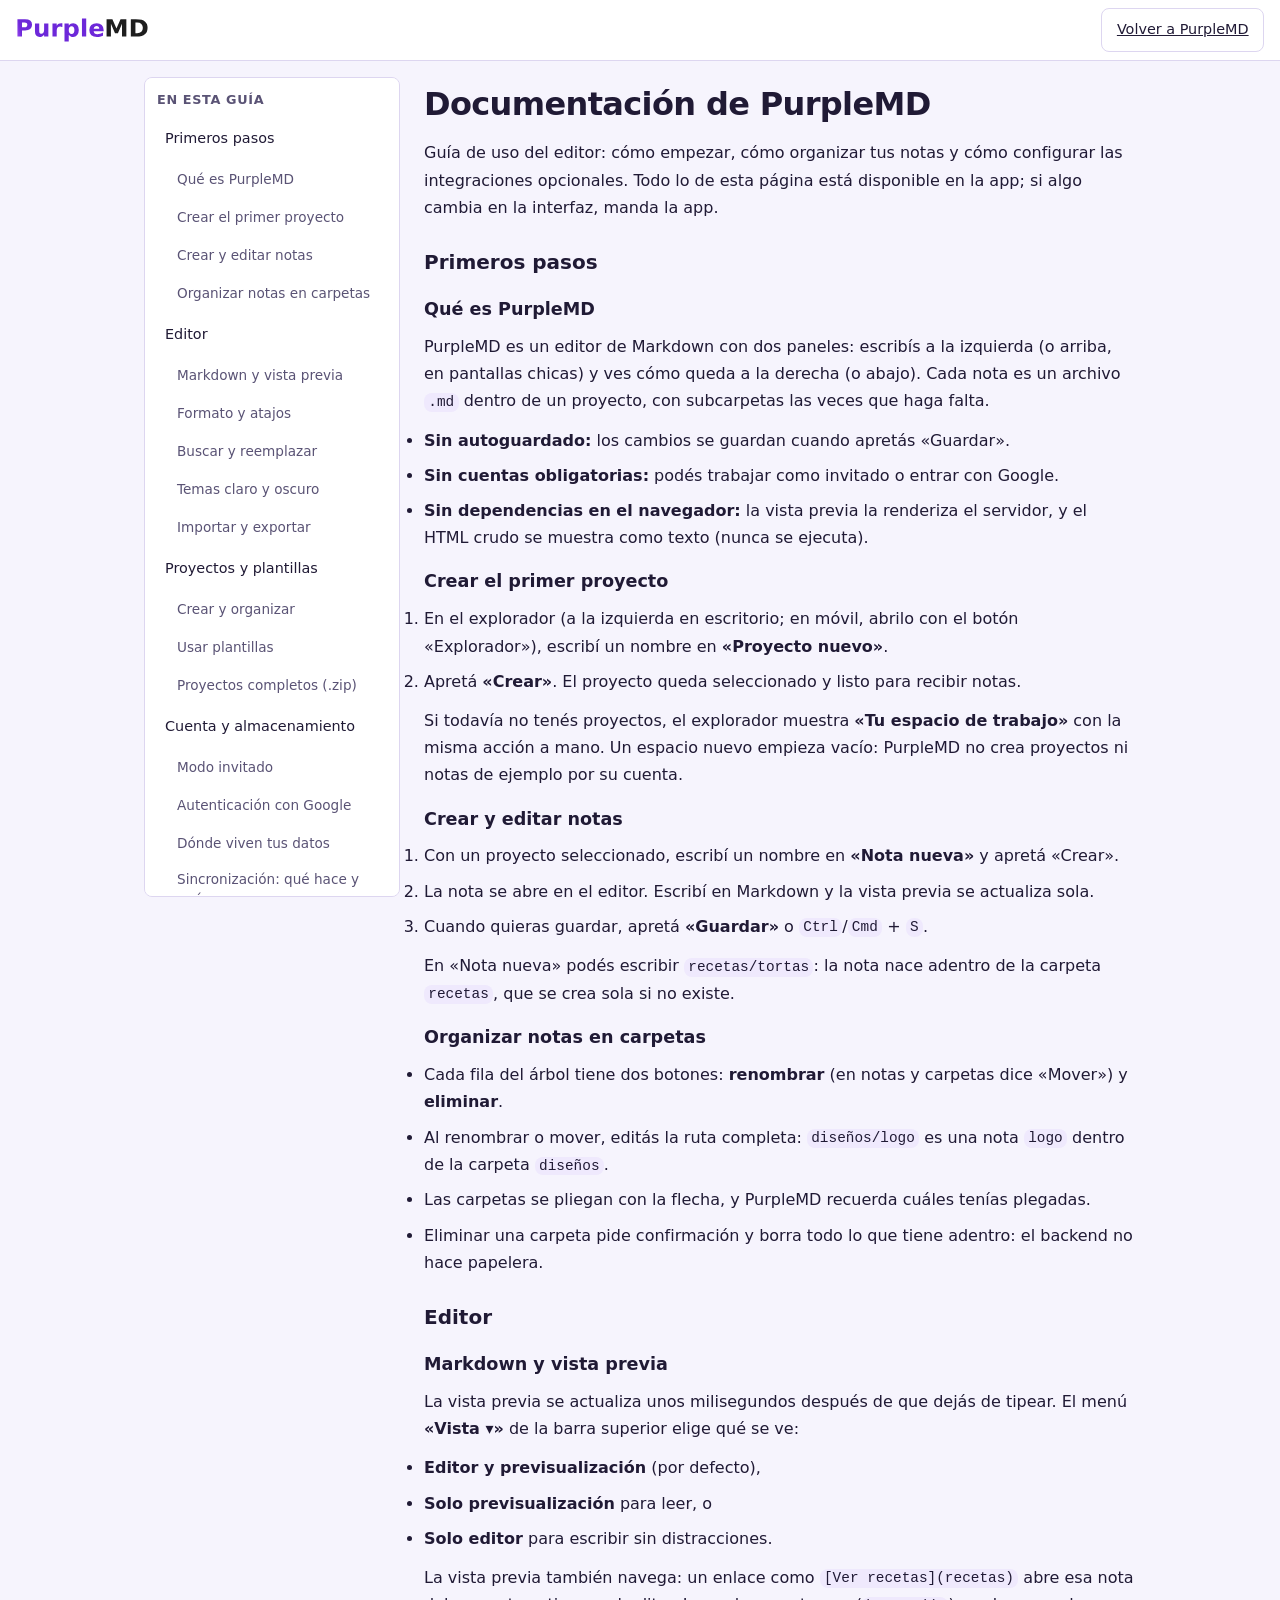
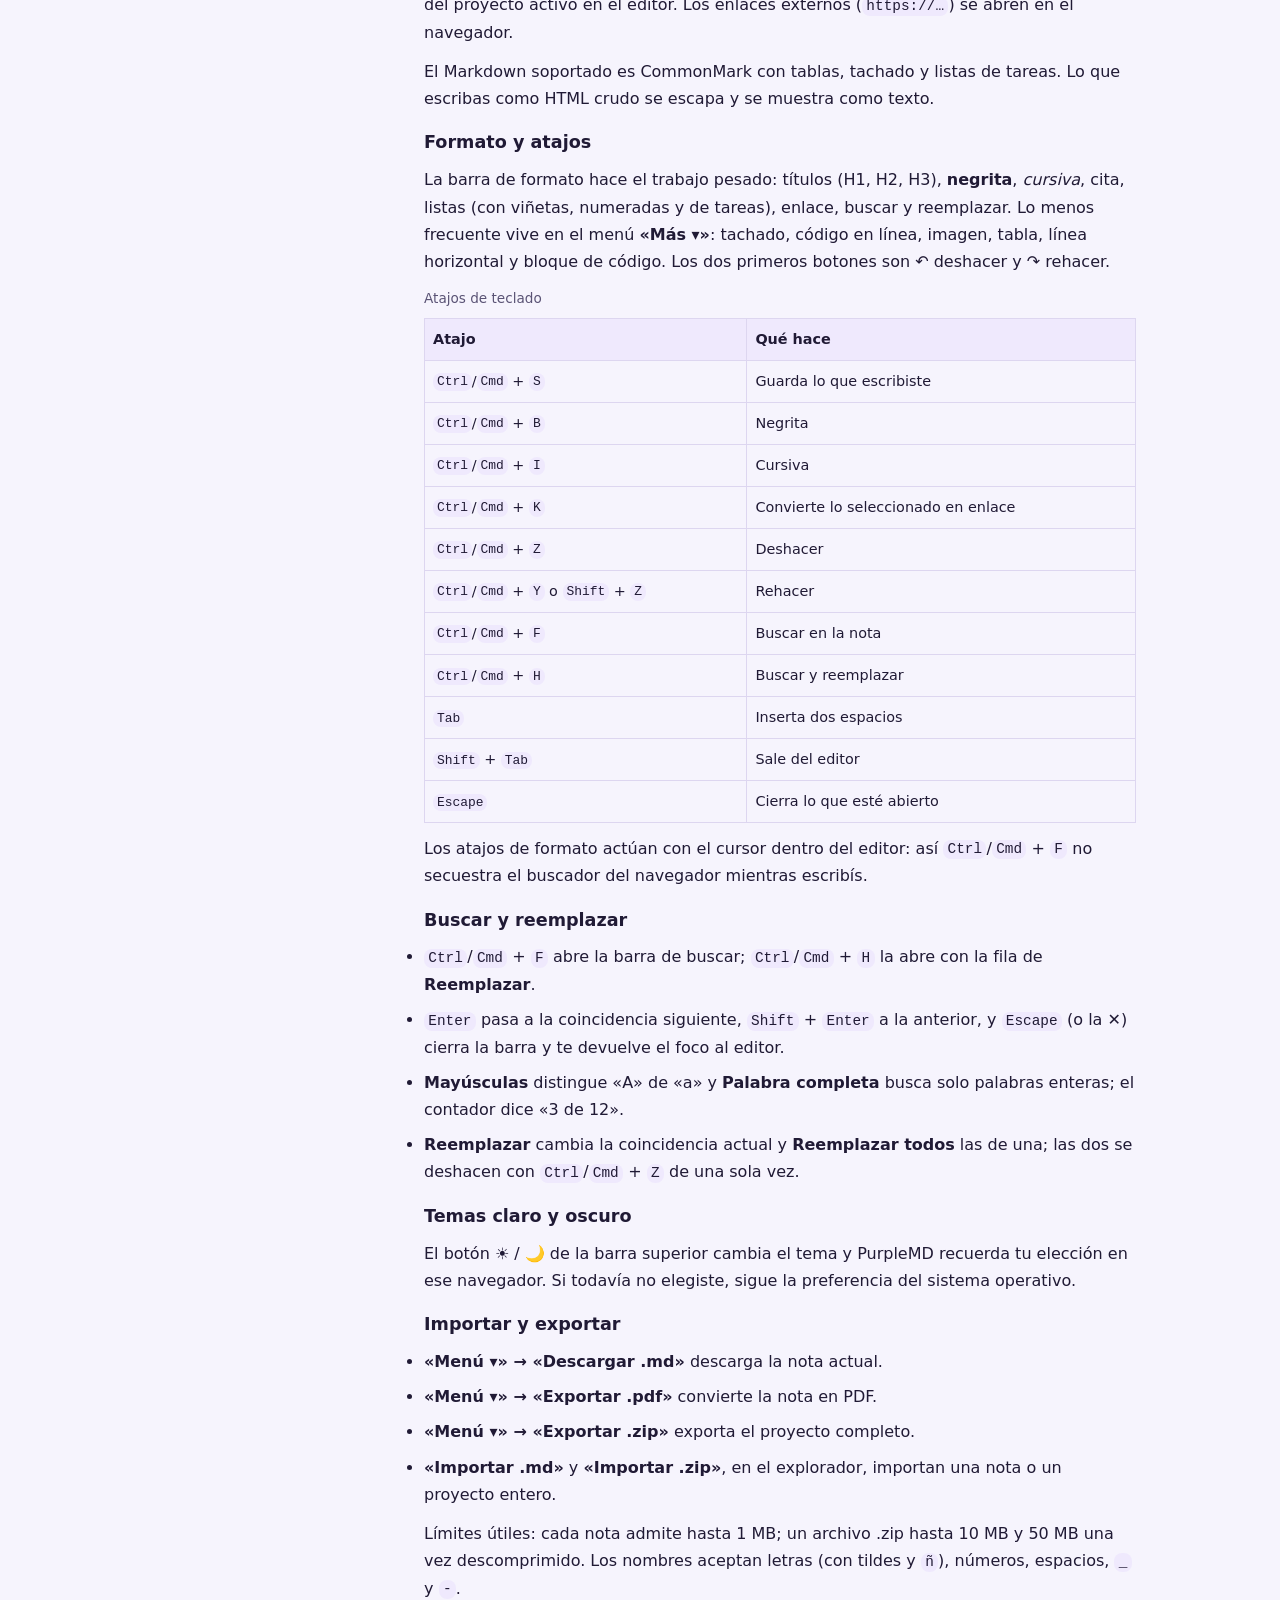
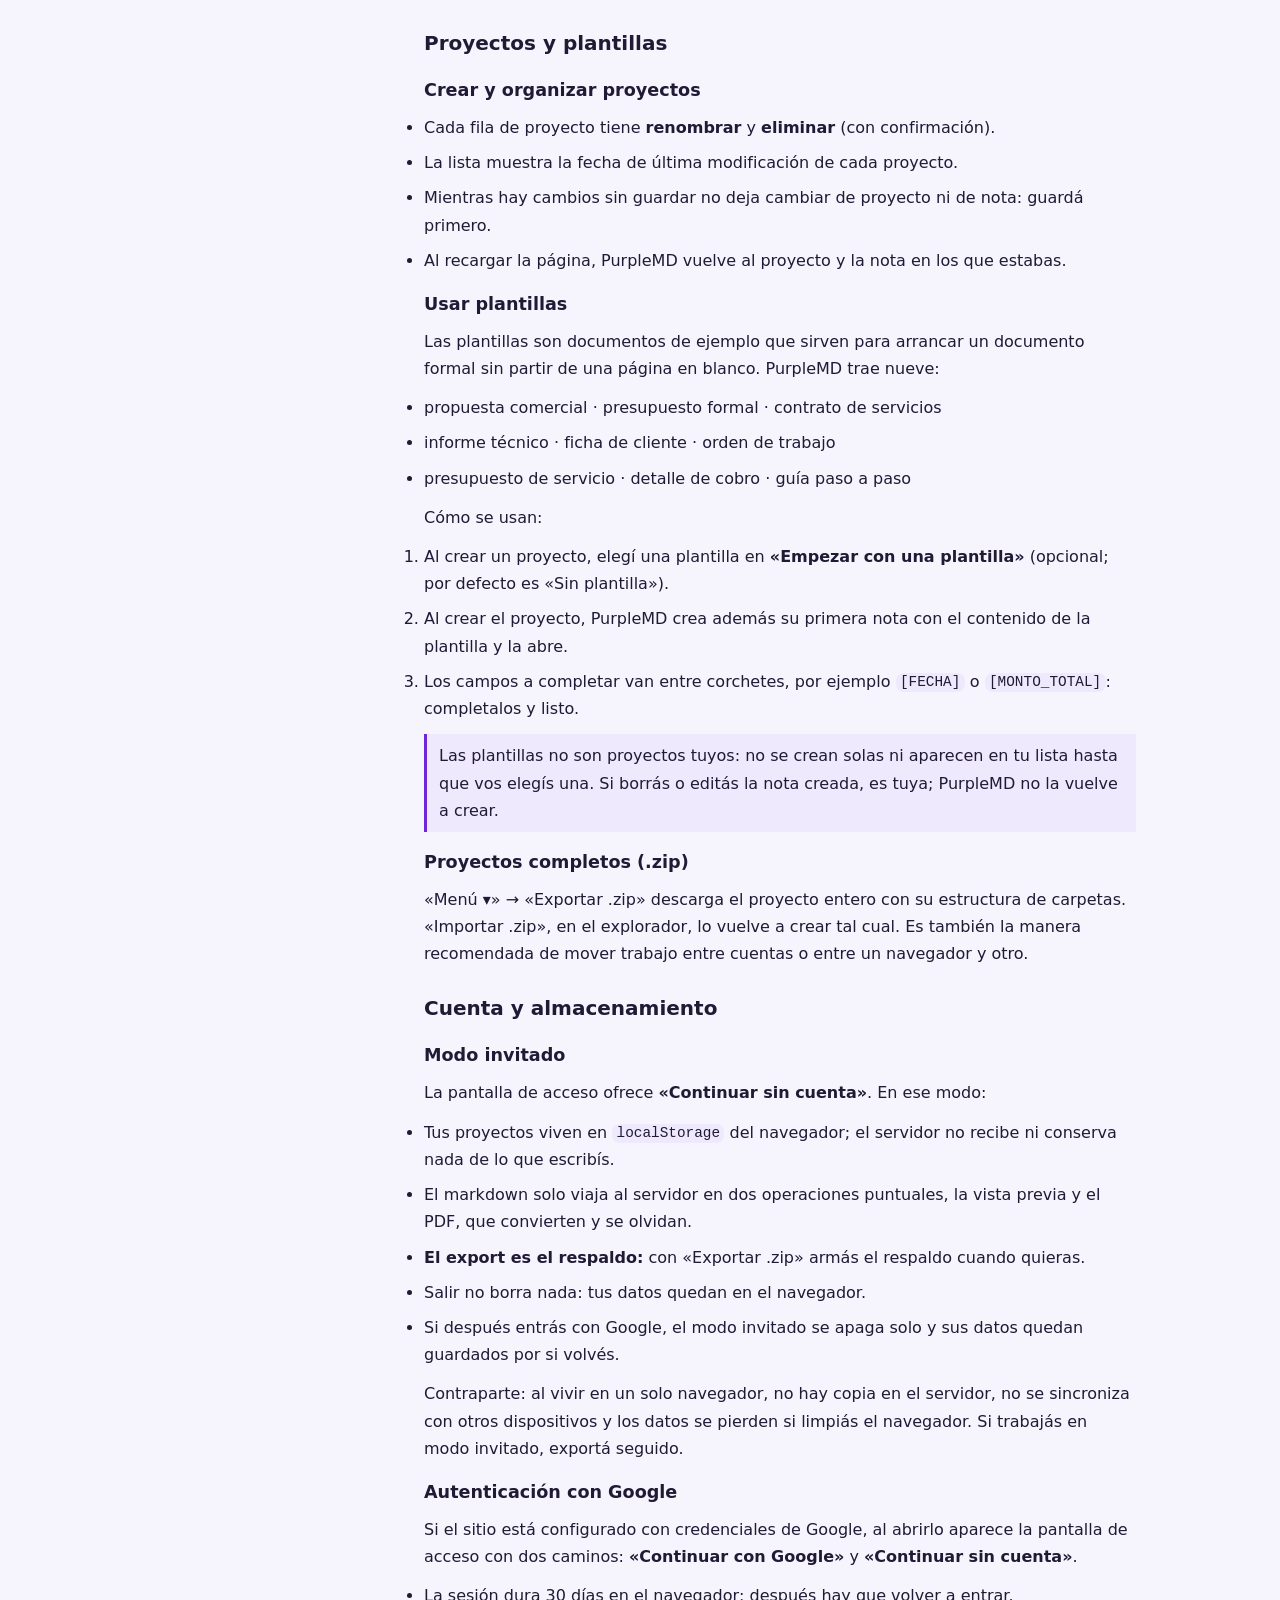
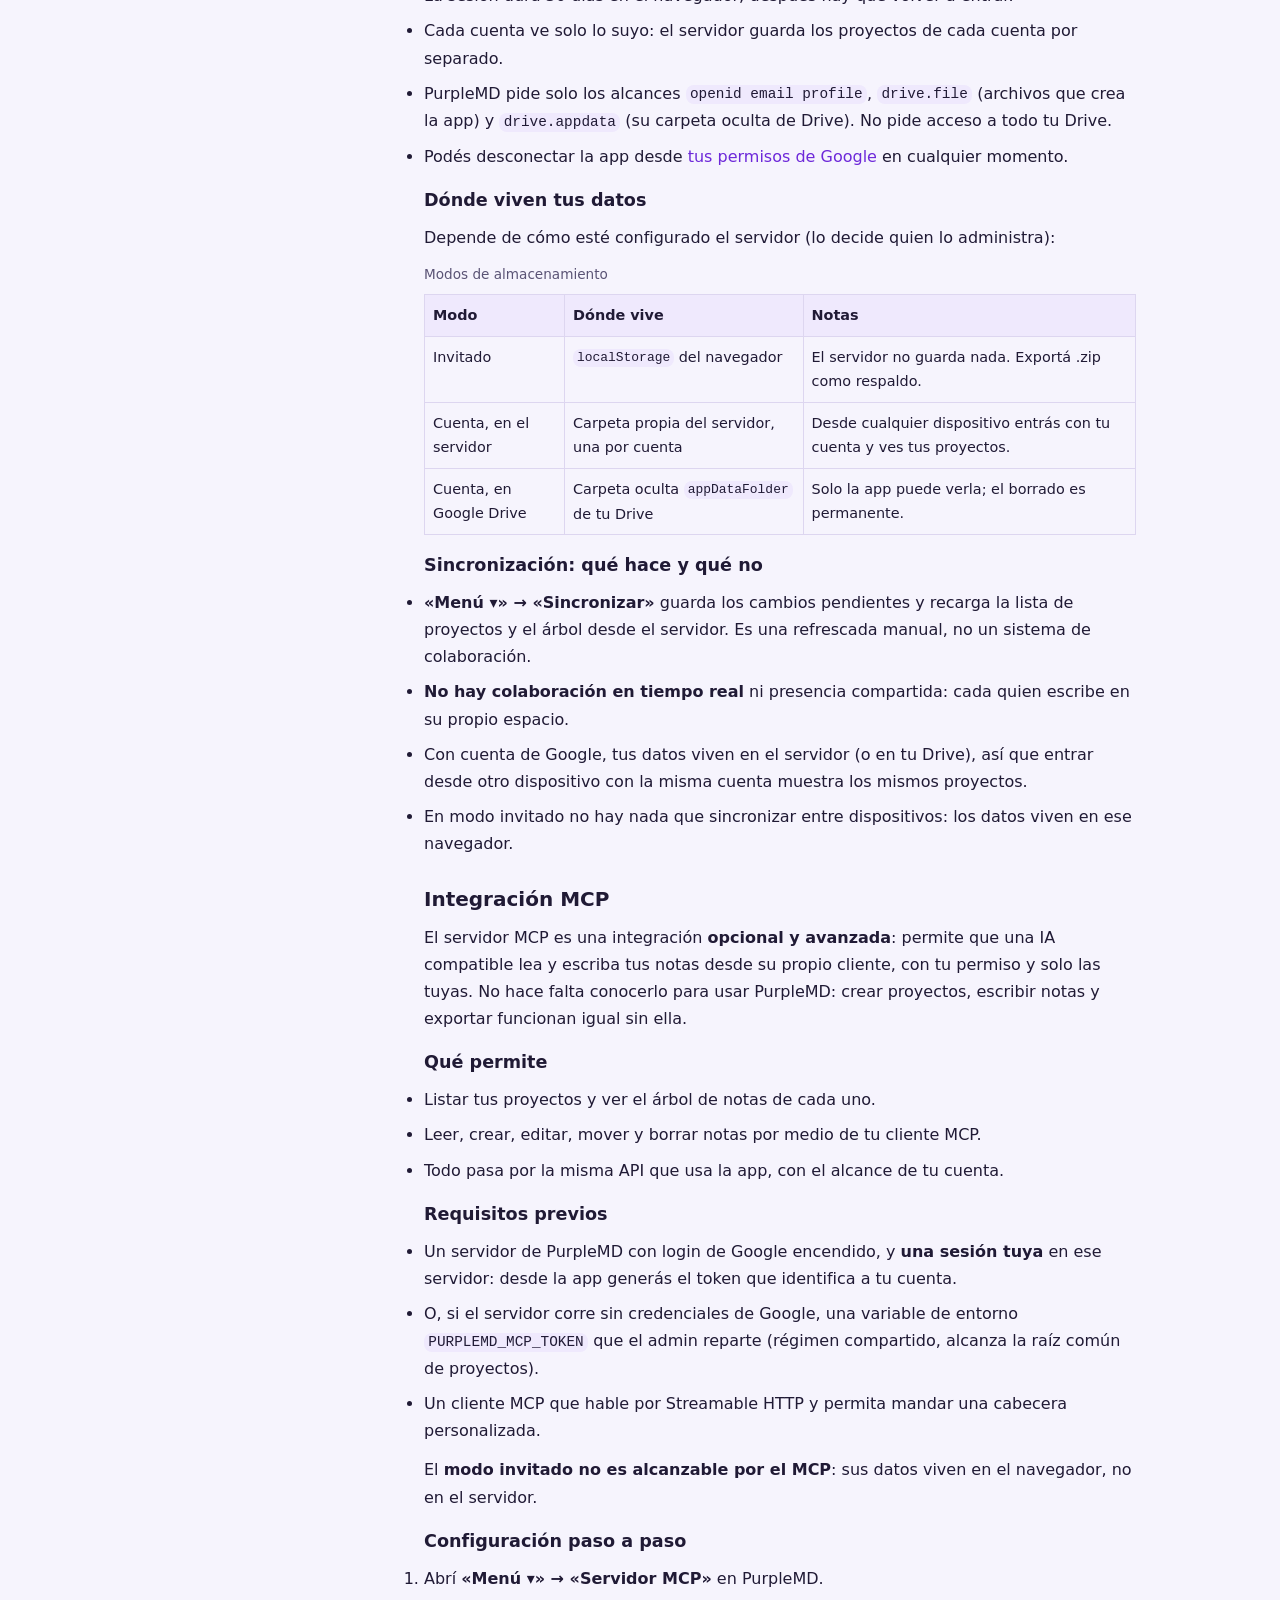
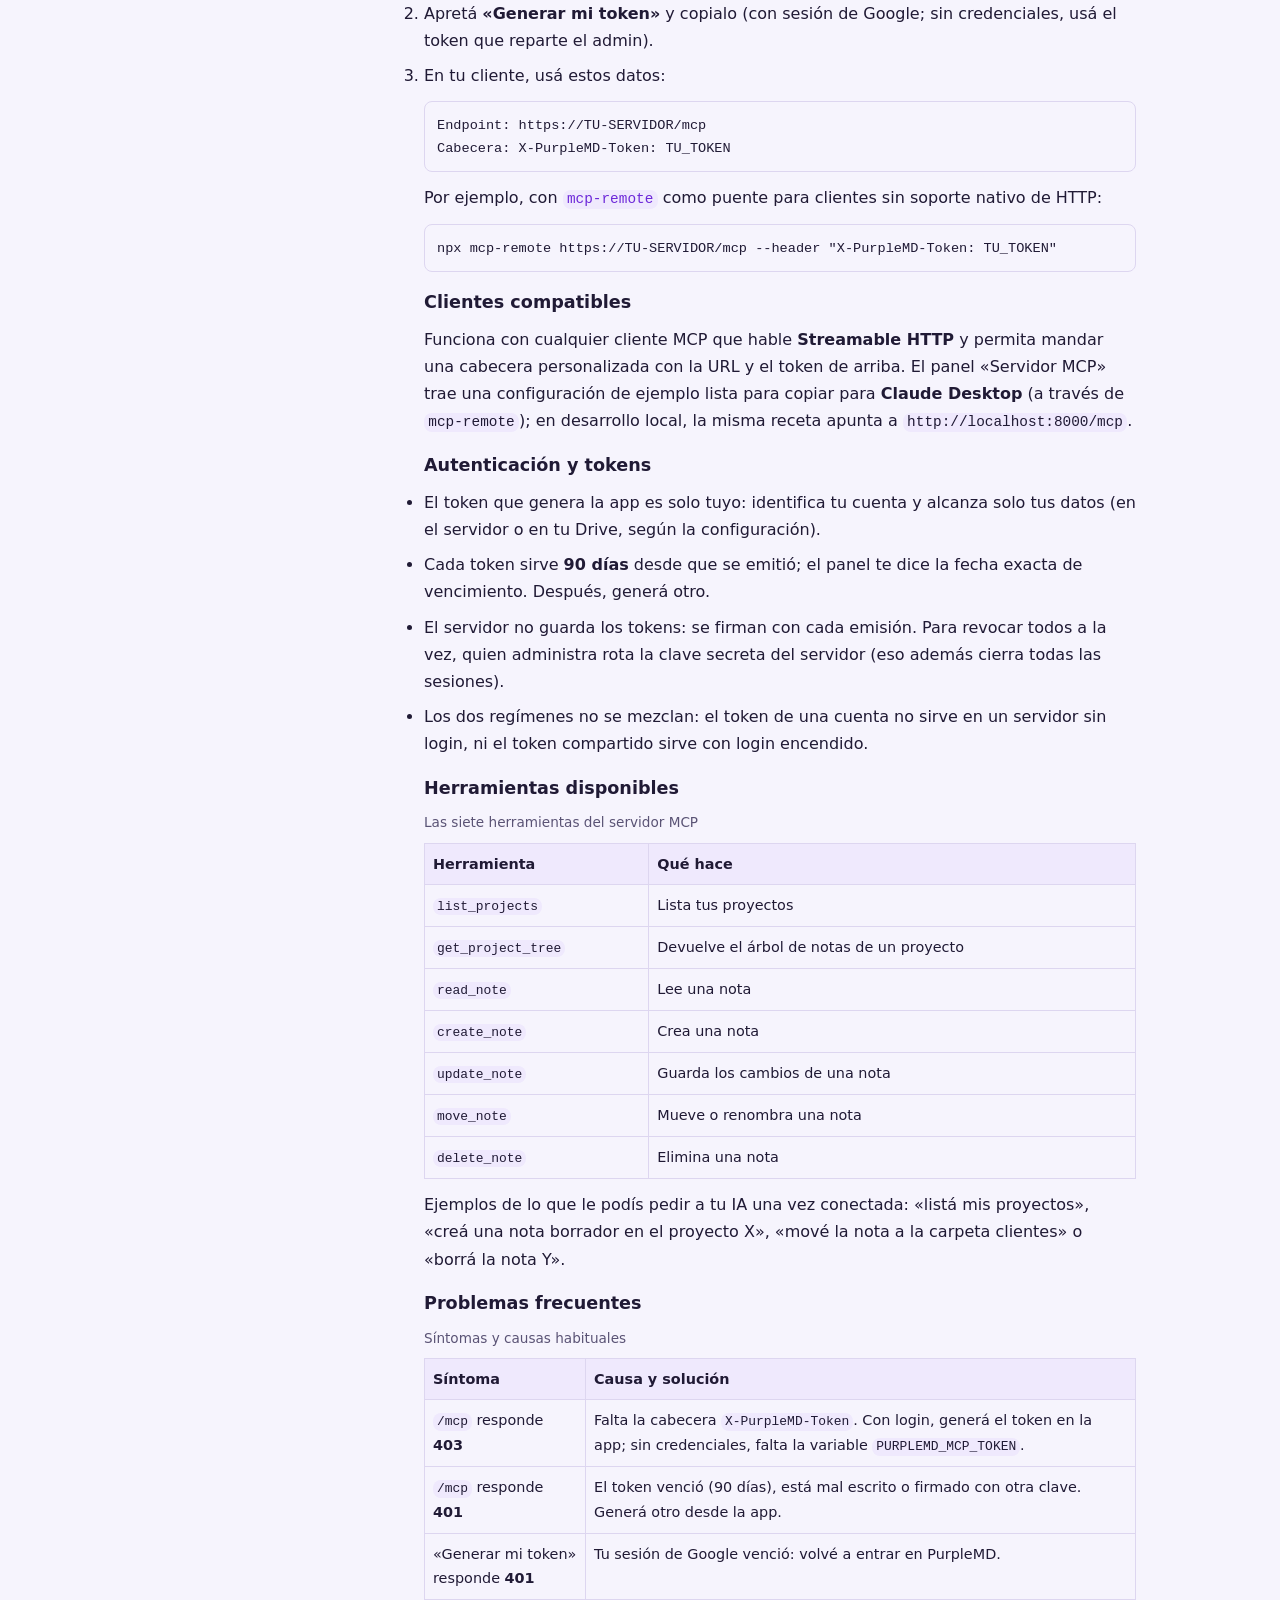
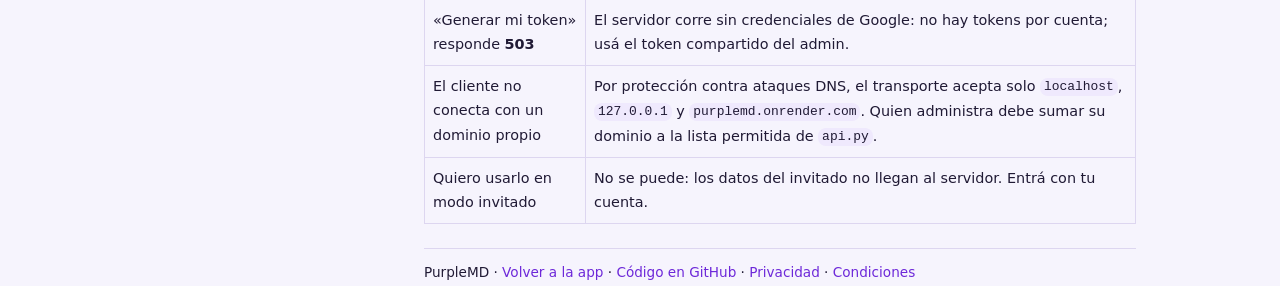
==== static/wiki/index.html @ 778911be "feat: rediseñar el flujo de trabajo" ====
<!DOCTYPE html>
<html lang="es">
<head>
  <meta charset="utf-8">
  <meta name="viewport" content="width=device-width, initial-scale=1">
  <meta name="description" content="Documentación de PurpleMD: primeros pasos del editor, proyectos y plantillas, cuenta y almacenamiento, y configuración del servidor MCP.">
  <title>Documentación - PurpleMD</title>
  <script src="/static/js/tema.js"></script>
  <link rel="stylesheet" href="/static/css/style.css">
</head>
<body class="wiki-page">
  <header class="topbar wiki-topbar">
    <a class="wiki-marca" href="/" aria-label="Volver a PurpleMD">
      <img class="marca-img marca-img-claro" src="/static/assets/wordmark.svg" alt="PurpleMD" width="131" height="26">
      <img class="marca-img marca-img-oscuro" src="/static/assets/wordmark-oscuro.svg" alt="PurpleMD" width="131" height="26">
    </a>
    <a class="btn" href="/">Volver a PurpleMD</a>
  </header>

  <div class="wiki-cuerpo">
    <nav class="wiki-nav" aria-label="Secciones de la documentación">
      <h2 class="wiki-nav-titulo">En esta guía</h2>
      <ul>
        <li><a href="#primeros-pasos">Primeros pasos</a>
          <ul>
            <li><a href="#que-es">Qué es PurpleMD</a></li>
            <li><a href="#crear-proyecto">Crear el primer proyecto</a></li>
            <li><a href="#crear-notas">Crear y editar notas</a></li>
            <li><a href="#carpetas">Organizar notas en carpetas</a></li>
          </ul>
        </li>
        <li><a href="#editor">Editor</a>
          <ul>
            <li><a href="#vista-previa">Markdown y vista previa</a></li>
            <li><a href="#atajos">Formato y atajos</a></li>
            <li><a href="#buscar">Buscar y reemplazar</a></li>
            <li><a href="#temas">Temas claro y oscuro</a></li>
            <li><a href="#exportar">Importar y exportar</a></li>
          </ul>
        </li>
        <li><a href="#proyectos">Proyectos y plantillas</a>
          <ul>
            <li><a href="#organizar-proyectos">Crear y organizar</a></li>
            <li><a href="#plantillas">Usar plantillas</a></li>
            <li><a href="#zip">Proyectos completos (.zip)</a></li>
          </ul>
        </li>
        <li><a href="#cuenta">Cuenta y almacenamiento</a>
          <ul>
            <li><a href="#invitado">Modo invitado</a></li>
            <li><a href="#google">Autenticación con Google</a></li>
            <li><a href="#almacenamiento">Dónde viven tus datos</a></li>
            <li><a href="#sincronizacion">Sincronización: qué hace y qué no</a></li>
          </ul>
        </li>
        <li><a href="#mcp">Integración MCP</a>
          <ul>
            <li><a href="#mcp-que">Qué permite</a></li>
            <li><a href="#mcp-requisitos">Requisitos previos</a></li>
            <li><a href="#mcp-configuracion">Configuración paso a paso</a></li>
            <li><a href="#mcp-clientes">Clientes compatibles</a></li>
            <li><a href="#mcp-tokens">Autenticación y tokens</a></li>
            <li><a href="#mcp-herramientas">Herramientas disponibles</a></li>
            <li><a href="#mcp-problemas">Problemas frecuentes</a></li>
          </ul>
        </li>
      </ul>
    </nav>

    <main class="wiki-contenido legal-content">
      <h1>Documentación de PurpleMD</h1>
      <p>Guía de uso del editor: cómo empezar, cómo organizar tus notas y cómo configurar las integraciones opcionales. Todo lo de esta página está disponible en la app; si algo cambia en la interfaz, manda la app.</p>

      <!-- ============================================================ -->
      <h2 id="primeros-pasos">Primeros pasos</h2>

      <h3 id="que-es">Qué es PurpleMD</h3>
      <p>PurpleMD es un editor de Markdown con dos paneles: escribís a la izquierda (o arriba, en pantallas chicas) y ves cómo queda a la derecha (o abajo). Cada nota es un archivo <code>.md</code> dentro de un proyecto, con subcarpetas las veces que haga falta.</p>
      <ul>
        <li><strong>Sin autoguardado:</strong> los cambios se guardan cuando apretás «Guardar».</li>
        <li><strong>Sin cuentas obligatorias:</strong> podés trabajar como invitado o entrar con Google.</li>
        <li><strong>Sin dependencias en el navegador:</strong> la vista previa la renderiza el servidor, y el HTML crudo se muestra como texto (nunca se ejecuta).</li>
      </ul>

      <h3 id="crear-proyecto">Crear el primer proyecto</h3>
      <ol>
        <li>En el explorador (a la izquierda en escritorio; en móvil, abrilo con el botón «Explorador»), escribí un nombre en <strong>«Proyecto nuevo»</strong>.</li>
        <li>Apretá <strong>«Crear»</strong>. El proyecto queda seleccionado y listo para recibir notas.</li>
      </ol>
      <p>Si todavía no tenés proyectos, el explorador muestra <strong>«Tu espacio de trabajo»</strong> con la misma acción a mano. Un espacio nuevo empieza vacío: PurpleMD no crea proyectos ni notas de ejemplo por su cuenta.</p>

      <h3 id="crear-notas">Crear y editar notas</h3>
      <ol>
        <li>Con un proyecto seleccionado, escribí un nombre en <strong>«Nota nueva»</strong> y apretá «Crear».</li>
        <li>La nota se abre en el editor. Escribí en Markdown y la vista previa se actualiza sola.</li>
        <li>Cuando quieras guardar, apretá <strong>«Guardar»</strong> o <code>Ctrl</code>/<code>Cmd</code> + <code>S</code>.</li>
      </ol>
      <p>En «Nota nueva» podés escribir <code>recetas/tortas</code>: la nota nace adentro de la carpeta <code>recetas</code>, que se crea sola si no existe.</p>

      <h3 id="carpetas">Organizar notas en carpetas</h3>
      <ul>
        <li>Cada fila del árbol tiene dos botones: <strong>renombrar</strong> (en notas y carpetas dice «Mover») y <strong>eliminar</strong>.</li>
        <li>Al renombrar o mover, editás la ruta completa: <code>diseños/logo</code> es una nota <code>logo</code> dentro de la carpeta <code>diseños</code>.</li>
        <li>Las carpetas se pliegan con la flecha, y PurpleMD recuerda cuáles tenías plegadas.</li>
        <li>Eliminar una carpeta pide confirmación y borra todo lo que tiene adentro: el backend no hace papelera.</li>
      </ul>

      <!-- ============================================================ -->
      <h2 id="editor">Editor</h2>

      <h3 id="vista-previa">Markdown y vista previa</h3>
      <p>La vista previa se actualiza unos milisegundos después de que dejás de tipear. El menú <strong>«Vista ▾»</strong> de la barra superior elige qué se ve:</p>
      <ul>
        <li><strong>Editor y previsualización</strong> (por defecto),</li>
        <li><strong>Solo previsualización</strong> para leer, o</li>
        <li><strong>Solo editor</strong> para escribir sin distracciones.</li>
      </ul>
      <p>La vista previa también navega: un enlace como <code>[Ver recetas](recetas)</code> abre esa nota del proyecto activo en el editor. Los enlaces externos (<code>https://…</code>) se abren en el navegador.</p>
      <p>El Markdown soportado es CommonMark con tablas, tachado y listas de tareas. Lo que escribas como HTML crudo se escapa y se muestra como texto.</p>

      <h3 id="atajos">Formato y atajos</h3>
      <p>La barra de formato hace el trabajo pesado: títulos (H1, H2, H3), <strong>negrita</strong>, <em>cursiva</em>, cita, listas (con viñetas, numeradas y de tareas), enlace, buscar y reemplazar. Lo menos frecuente vive en el menú <strong>«Más ▾»</strong>: tachado, código en línea, imagen, tabla, línea horizontal y bloque de código. Los dos primeros botones son ↶ deshacer y ↷ rehacer.</p>
      <table>
        <caption>Atajos de teclado</caption>
        <thead>
          <tr><th scope="col">Atajo</th><th scope="col">Qué hace</th></tr>
        </thead>
        <tbody>
          <tr><td><code>Ctrl</code>/<code>Cmd</code> + <code>S</code></td><td>Guarda lo que escribiste</td></tr>
          <tr><td><code>Ctrl</code>/<code>Cmd</code> + <code>B</code></td><td>Negrita</td></tr>
          <tr><td><code>Ctrl</code>/<code>Cmd</code> + <code>I</code></td><td>Cursiva</td></tr>
          <tr><td><code>Ctrl</code>/<code>Cmd</code> + <code>K</code></td><td>Convierte lo seleccionado en enlace</td></tr>
          <tr><td><code>Ctrl</code>/<code>Cmd</code> + <code>Z</code></td><td>Deshacer</td></tr>
          <tr><td><code>Ctrl</code>/<code>Cmd</code> + <code>Y</code> o <code>Shift</code> + <code>Z</code></td><td>Rehacer</td></tr>
          <tr><td><code>Ctrl</code>/<code>Cmd</code> + <code>F</code></td><td>Buscar en la nota</td></tr>
          <tr><td><code>Ctrl</code>/<code>Cmd</code> + <code>H</code></td><td>Buscar y reemplazar</td></tr>
          <tr><td><code>Tab</code></td><td>Inserta dos espacios</td></tr>
          <tr><td><code>Shift</code> + <code>Tab</code></td><td>Sale del editor</td></tr>
          <tr><td><code>Escape</code></td><td>Cierra lo que esté abierto</td></tr>
        </tbody>
      </table>
      <p>Los atajos de formato actúan con el cursor dentro del editor: así <code>Ctrl</code>/<code>Cmd</code> + <code>F</code> no secuestra el buscador del navegador mientras escribís.</p>

      <h3 id="buscar">Buscar y reemplazar</h3>
      <ul>
        <li><code>Ctrl</code>/<code>Cmd</code> + <code>F</code> abre la barra de buscar; <code>Ctrl</code>/<code>Cmd</code> + <code>H</code> la abre con la fila de <strong>Reemplazar</strong>.</li>
        <li><code>Enter</code> pasa a la coincidencia siguiente, <code>Shift</code> + <code>Enter</code> a la anterior, y <code>Escape</code> (o la ✕) cierra la barra y te devuelve el foco al editor.</li>
        <li><strong>Mayúsculas</strong> distingue «A» de «a» y <strong>Palabra completa</strong> busca solo palabras enteras; el contador dice «3 de 12».</li>
        <li><strong>Reemplazar</strong> cambia la coincidencia actual y <strong>Reemplazar todos</strong> las de una; las dos se deshacen con <code>Ctrl</code>/<code>Cmd</code> + <code>Z</code> de una sola vez.</li>
      </ul>

      <h3 id="temas">Temas claro y oscuro</h3>
      <p>El botón ☀ / 🌙 de la barra superior cambia el tema y PurpleMD recuerda tu elección en ese navegador. Si todavía no elegiste, sigue la preferencia del sistema operativo.</p>

      <h3 id="exportar">Importar y exportar</h3>
      <ul>
        <li><strong>«Menú ▾» → «Descargar .md»</strong> descarga la nota actual.</li>
        <li><strong>«Menú ▾» → «Exportar .pdf»</strong> convierte la nota en PDF.</li>
        <li><strong>«Menú ▾» → «Exportar .zip»</strong> exporta el proyecto completo.</li>
        <li><strong>«Importar .md»</strong> y <strong>«Importar .zip»</strong>, en el explorador, importan una nota o un proyecto entero.</li>
      </ul>
      <p>Límites útiles: cada nota admite hasta 1 MB; un archivo .zip hasta 10 MB y 50 MB una vez descomprimido. Los nombres aceptan letras (con tildes y <code>ñ</code>), números, espacios, <code>_</code> y <code>-</code>.</p>

      <!-- ============================================================ -->
      <h2 id="proyectos">Proyectos y plantillas</h2>

      <h3 id="organizar-proyectos">Crear y organizar proyectos</h3>
      <ul>
        <li>Cada fila de proyecto tiene <strong>renombrar</strong> y <strong>eliminar</strong> (con confirmación).</li>
        <li>La lista muestra la fecha de última modificación de cada proyecto.</li>
        <li>Mientras hay cambios sin guardar no deja cambiar de proyecto ni de nota: guardá primero.</li>
        <li>Al recargar la página, PurpleMD vuelve al proyecto y la nota en los que estabas.</li>
      </ul>

      <h3 id="plantillas">Usar plantillas</h3>
      <p>Las plantillas son documentos de ejemplo que sirven para arrancar un documento formal sin partir de una página en blanco. PurpleMD trae nueve:</p>
      <ul>
        <li>propuesta comercial · presupuesto formal · contrato de servicios</li>
        <li>informe técnico · ficha de cliente · orden de trabajo</li>
        <li>presupuesto de servicio · detalle de cobro · guía paso a paso</li>
      </ul>
      <p>Cómo se usan:</p>
      <ol>
        <li>Al crear un proyecto, elegí una plantilla en <strong>«Empezar con una plantilla»</strong> (opcional; por defecto es «Sin plantilla»).</li>
        <li>Al crear el proyecto, PurpleMD crea además su primera nota con el contenido de la plantilla y la abre.</li>
        <li>Los campos a completar van entre corchetes, por ejemplo <code>[FECHA]</code> o <code>[MONTO_TOTAL]</code>: completalos y listo.</li>
      </ol>
      <blockquote>
        <p>Las plantillas no son proyectos tuyos: no se crean solas ni aparecen en tu lista hasta que vos elegís una. Si borrás o editás la nota creada, es tuya; PurpleMD no la vuelve a crear.</p>
      </blockquote>

      <h3 id="zip">Proyectos completos (.zip)</h3>
      <p>«Menú ▾» → «Exportar .zip» descarga el proyecto entero con su estructura de carpetas. «Importar .zip», en el explorador, lo vuelve a crear tal cual. Es también la manera recomendada de mover trabajo entre cuentas o entre un navegador y otro.</p>

      <!-- ============================================================ -->
      <h2 id="cuenta">Cuenta y almacenamiento</h2>

      <h3 id="invitado">Modo invitado</h3>
      <p>La pantalla de acceso ofrece <strong>«Continuar sin cuenta»</strong>. En ese modo:</p>
      <ul>
        <li>Tus proyectos viven en <code>localStorage</code> del navegador; el servidor no recibe ni conserva nada de lo que escribís.</li>
        <li>El markdown solo viaja al servidor en dos operaciones puntuales, la vista previa y el PDF, que convierten y se olvidan.</li>
        <li><strong>El export es el respaldo:</strong> con «Exportar .zip» armás el respaldo cuando quieras.</li>
        <li>Salir no borra nada: tus datos quedan en el navegador.</li>
        <li>Si después entrás con Google, el modo invitado se apaga solo y sus datos quedan guardados por si volvés.</li>
      </ul>
      <p>Contraparte: al vivir en un solo navegador, no hay copia en el servidor, no se sincroniza con otros dispositivos y los datos se pierden si limpiás el navegador. Si trabajás en modo invitado, exportá seguido.</p>

      <h3 id="google">Autenticación con Google</h3>
      <p>Si el sitio está configurado con credenciales de Google, al abrirlo aparece la pantalla de acceso con dos caminos: <strong>«Continuar con Google»</strong> y <strong>«Continuar sin cuenta»</strong>.</p>
      <ul>
        <li>La sesión dura 30 días en el navegador; después hay que volver a entrar.</li>
        <li>Cada cuenta ve solo lo suyo: el servidor guarda los proyectos de cada cuenta por separado.</li>
        <li>PurpleMD pide solo los alcances <code>openid email profile</code>, <code>drive.file</code> (archivos que crea la app) y <code>drive.appdata</code> (su carpeta oculta de Drive). No pide acceso a todo tu Drive.</li>
        <li>Podés desconectar la app desde <a href="https://myaccount.google.com/permissions">tus permisos de Google</a> en cualquier momento.</li>
      </ul>

      <h3 id="almacenamiento">Dónde viven tus datos</h3>
      <p>Depende de cómo esté configurado el servidor (lo decide quien lo administra):</p>
      <table>
        <caption>Modos de almacenamiento</caption>
        <thead>
          <tr><th scope="col">Modo</th><th scope="col">Dónde vive</th><th scope="col">Notas</th></tr>
        </thead>
        <tbody>
          <tr>
            <td>Invitado</td>
            <td><code>localStorage</code> del navegador</td>
            <td>El servidor no guarda nada. Exportá .zip como respaldo.</td>
          </tr>
          <tr>
            <td>Cuenta, en el servidor</td>
            <td>Carpeta propia del servidor, una por cuenta</td>
            <td>Desde cualquier dispositivo entrás con tu cuenta y ves tus proyectos.</td>
          </tr>
          <tr>
            <td>Cuenta, en Google Drive</td>
            <td>Carpeta oculta <code>appDataFolder</code> de tu Drive</td>
            <td>Solo la app puede verla; el borrado es permanente.</td>
          </tr>
        </tbody>
      </table>

      <h3 id="sincronizacion">Sincronización: qué hace y qué no</h3>
      <ul>
        <li><strong>«Menú ▾» → «Sincronizar»</strong> guarda los cambios pendientes y recarga la lista de proyectos y el árbol desde el servidor. Es una refrescada manual, no un sistema de colaboración.</li>
        <li><strong>No hay colaboración en tiempo real</strong> ni presencia compartida: cada quien escribe en su propio espacio.</li>
        <li>Con cuenta de Google, tus datos viven en el servidor (o en tu Drive), así que entrar desde otro dispositivo con la misma cuenta muestra los mismos proyectos.</li>
        <li>En modo invitado no hay nada que sincronizar entre dispositivos: los datos viven en ese navegador.</li>
      </ul>

      <!-- ============================================================ -->
      <h2 id="mcp">Integración MCP</h2>
      <p>El servidor MCP es una integración <strong>opcional y avanzada</strong>: permite que una IA compatible lea y escriba tus notas desde su propio cliente, con tu permiso y solo las tuyas. No hace falta conocerlo para usar PurpleMD: crear proyectos, escribir notas y exportar funcionan igual sin ella.</p>

      <h3 id="mcp-que">Qué permite</h3>
      <ul>
        <li>Listar tus proyectos y ver el árbol de notas de cada uno.</li>
        <li>Leer, crear, editar, mover y borrar notas por medio de tu cliente MCP.</li>
        <li>Todo pasa por la misma API que usa la app, con el alcance de tu cuenta.</li>
      </ul>

      <h3 id="mcp-requisitos">Requisitos previos</h3>
      <ul>
        <li>Un servidor de PurpleMD con login de Google encendido, y <strong>una sesión tuya</strong> en ese servidor: desde la app generás el token que identifica a tu cuenta.</li>
        <li>O, si el servidor corre sin credenciales de Google, una variable de entorno <code>PURPLEMD_MCP_TOKEN</code> que el admin reparte (régimen compartido, alcanza la raíz común de proyectos).</li>
        <li>Un cliente MCP que hable por Streamable HTTP y permita mandar una cabecera personalizada.</li>
      </ul>
      <p>El <strong>modo invitado no es alcanzable por el MCP</strong>: sus datos viven en el navegador, no en el servidor.</p>

      <h3 id="mcp-configuracion">Configuración paso a paso</h3>
      <ol>
        <li>Abrí <strong>«Menú ▾» → «Servidor MCP»</strong> en PurpleMD.</li>
        <li>Apretá <strong>«Generar mi token»</strong> y copialo (con sesión de Google; sin credenciales, usá el token que reparte el admin).</li>
        <li>En tu cliente, usá estos datos:</li>
      </ol>
      <pre><code>Endpoint: https://TU-SERVIDOR/mcp
Cabecera: X-PurpleMD-Token: TU_TOKEN</code></pre>
      <p>Por ejemplo, con <a href="https://www.npmjs.com/package/mcp-remote"><code>mcp-remote</code></a> como puente para clientes sin soporte nativo de HTTP:</p>
      <pre><code>npx mcp-remote https://TU-SERVIDOR/mcp --header "X-PurpleMD-Token: TU_TOKEN"</code></pre>

      <h3 id="mcp-clientes">Clientes compatibles</h3>
      <p>Funciona con cualquier cliente MCP que hable <strong>Streamable HTTP</strong> y permita mandar una cabecera personalizada con la URL y el token de arriba. El panel «Servidor MCP» trae una configuración de ejemplo lista para copiar para <strong>Claude Desktop</strong> (a través de <code>mcp-remote</code>); en desarrollo local, la misma receta apunta a <code>http://localhost:8000/mcp</code>.</p>

      <h3 id="mcp-tokens">Autenticación y tokens</h3>
      <ul>
        <li>El token que genera la app es solo tuyo: identifica tu cuenta y alcanza solo tus datos (en el servidor o en tu Drive, según la configuración).</li>
        <li>Cada token sirve <strong>90 días</strong> desde que se emitió; el panel te dice la fecha exacta de vencimiento. Después, generá otro.</li>
        <li>El servidor no guarda los tokens: se firman con cada emisión. Para revocar todos a la vez, quien administra rota la clave secreta del servidor (eso además cierra todas las sesiones).</li>
        <li>Los dos regímenes no se mezclan: el token de una cuenta no sirve en un servidor sin login, ni el token compartido sirve con login encendido.</li>
      </ul>

      <h3 id="mcp-herramientas">Herramientas disponibles</h3>
      <table>
        <caption>Las siete herramientas del servidor MCP</caption>
        <thead>
          <tr><th scope="col">Herramienta</th><th scope="col">Qué hace</th></tr>
        </thead>
        <tbody>
          <tr><td><code>list_projects</code></td><td>Lista tus proyectos</td></tr>
          <tr><td><code>get_project_tree</code></td><td>Devuelve el árbol de notas de un proyecto</td></tr>
          <tr><td><code>read_note</code></td><td>Lee una nota</td></tr>
          <tr><td><code>create_note</code></td><td>Crea una nota</td></tr>
          <tr><td><code>update_note</code></td><td>Guarda los cambios de una nota</td></tr>
          <tr><td><code>move_note</code></td><td>Mueve o renombra una nota</td></tr>
          <tr><td><code>delete_note</code></td><td>Elimina una nota</td></tr>
        </tbody>
      </table>
      <p>Ejemplos de lo que le podís pedir a tu IA una vez conectada: «listá mis proyectos», «creá una nota borrador en el proyecto X», «mové la nota a la carpeta clientes» o «borrá la nota Y».</p>

      <h3 id="mcp-problemas">Problemas frecuentes</h3>
      <table>
        <caption>Síntomas y causas habituales</caption>
        <thead>
          <tr><th scope="col">Síntoma</th><th scope="col">Causa y solución</th></tr>
        </thead>
        <tbody>
          <tr>
            <td><code>/mcp</code> responde <strong>403</strong></td>
            <td>Falta la cabecera <code>X-PurpleMD-Token</code>. Con login, generá el token en la app; sin credenciales, falta la variable <code>PURPLEMD_MCP_TOKEN</code>.</td>
          </tr>
          <tr>
            <td><code>/mcp</code> responde <strong>401</strong></td>
            <td>El token venció (90 días), está mal escrito o firmado con otra clave. Generá otro desde la app.</td>
          </tr>
          <tr>
            <td>«Generar mi token» responde <strong>401</strong></td>
            <td>Tu sesión de Google venció: volvé a entrar en PurpleMD.</td>
          </tr>
          <tr>
            <td>«Generar mi token» responde <strong>503</strong></td>
            <td>El servidor corre sin credenciales de Google: no hay tokens por cuenta; usá el token compartido del admin.</td>
          </tr>
          <tr>
            <td>El cliente no conecta con un dominio propio</td>
            <td>Por protección contra ataques DNS, el transporte acepta solo <code>localhost</code>, <code>127.0.0.1</code> y <code>purplemd.onrender.com</code>. Quien administra debe sumar su dominio a la lista permitida de <code>api.py</code>.</td>
          </tr>
          <tr>
            <td>Quiero usarlo en modo invitado</td>
            <td>No se puede: los datos del invitado no llegan al servidor. Entrá con tu cuenta.</td>
          </tr>
        </tbody>
      </table>

      <footer class="wiki-pie">
        <p>PurpleMD · <a href="/">Volver a la app</a> · <a href="https://github.com/ltrecanao/purplemd">Código en GitHub</a> · <a href="/privacy">Privacidad</a> · <a href="/terms">Condiciones</a></p>
      </footer>
    </main>
  </div>
</body>
</html>
---- static/css/style.css ----
/* Tema de purplemd: fondo lavanda suave y acento violeta. Los tokens viven
   en :root; el tema oscuro reescribe esos mismos tokens.

   Tres caminos, uno solo de verdad:
   - `:root` (abajo) es el tema claro, el valor por defecto.
   - `@media (prefers-color-scheme: dark)` solo cubre `:root` SIN
     `data-tema`: es el respaldo para la página que todavía no corrió
     `tema.js` (o la que no corre JS).
   - `:root[data-tema="oscuro"]`, más abajo en el archivo, es el camino
     vivo cuando el usuario elige tema: manda aunque el sistema diga lo
     contrario. `tests/test_contraste.py` exige que ese bloque declare
     exactamente los mismos tokens que el media query, para que los dos
     no puedan divergir. */

:root {
  color-scheme: light;
  --fondo: #f6f4fd;
  --panel: #ffffff;
  --texto: #201a35;
  --texto-tenue: #5a5375;
  --borde: #ddd6f0;
  --acento: #6d28d9;
  --acento-fuerte: #5b21b6;
  --acento-suave: #efe9fd;
  --sobre-acento: #ffffff;
  --ok: #14733d;
  --error: #b3261e;
  /* Letra «MD» del logo de la pantalla de acceso: en claro va oscura. */
  --logo-letra: #1e1e1e;
  /* Botón oficial de Google: colores de su guía de branding, que
     cambian de tema igual que el resto de la interfaz. */
  --google-fondo: #ffffff;
  --google-borde: #747775;
  --google-texto: #1f1f1f;
  --google-hover: #f8fafd;
  --google-hover-borde: #5f6368;
  --google-activo: #f1f3f4;
  --radio: 0.5rem;
  --esp-1: 0.25rem;
  --esp-2: 0.5rem;
  --esp-3: 0.75rem;
  --esp-4: 1rem;
  --esp-6: 1.5rem;
  --fuente: system-ui, -apple-system, "DejaVu Sans", sans-serif;
  --mono: ui-monospace, "DejaVu Sans Mono", Consolas, monospace;
  --ancho-lista: clamp(13rem, 20vw, 19rem);
  /* Ancho tope del panel de acción superpuesto: alcanza para que entre
     una ruta larga sin que un aviso ocupe todo el lienzo. */
  --accion-tope: 34rem;
  /* Alto de la barra superior que usa el desplegable del explorador
     para caer justo debajo: el JS lo fija con la altura real, porque
     la topbar tiene `flex-wrap` y en pantallas angostas puede ocupar
     dos filas. */
  --topbar-alto: 3.5rem;
}

/* Respaldo sin JS / antes de `tema.js`: solo aplica a `<html>` que no
   tenga `data-tema`. En cuanto el tema se resuelve, manda el atributo. */
@media (prefers-color-scheme: dark) {
  :root:not([data-tema]) {
    color-scheme: dark;
    --fondo: #14111d;
    --panel: #1c1828;
    --texto: #ece9f7;
    --texto-tenue: #a9a2c6;
    --borde: #322b47;
    --acento: #a78bfa;
    --acento-fuerte: #b9a3fa;
    --acento-suave: #2a2342;
    --sobre-acento: #171226;
    --ok: #4ade80;
    --error: #fca5a5;
    --logo-letra: #ece9f7;
    --google-fondo: #1f1f1f;
    --google-borde: #8e918f;
    --google-texto: #e3e3e3;
    --google-hover: #2a2a2a;
    --google-hover-borde: #c4c7c5;
    --google-activo: #333333;
  }
}

/* Tema oscuro elegido por el usuario: es el camino vivo, y por eso
   repite los valores del bloque de arriba (el media query no puede
   «apagar» un `data-tema` que ya está puesto). La igualdad de los dos
   bloques la garantiza `tests/test_contraste.py`. */
:root[data-tema="oscuro"] {
  color-scheme: dark;
  --fondo: #14111d;
  --panel: #1c1828;
  --texto: #ece9f7;
  --texto-tenue: #a9a2c6;
  --borde: #322b47;
  --acento: #a78bfa;
  --acento-fuerte: #b9a3fa;
  --acento-suave: #2a2342;
  --sobre-acento: #171226;
  --ok: #4ade80;
  --error: #fca5a5;
  --logo-letra: #ece9f7;
  --google-fondo: #1f1f1f;
  --google-borde: #8e918f;
  --google-texto: #e3e3e3;
  --google-hover: #2a2a2a;
  --google-hover-borde: #c4c7c5;
  --google-activo: #333333;
}

*,
*::before,
*::after {
  box-sizing: border-box;
}

/* Seguridad: algunas reglas de abajo fijan `display` y anularían el
   `hidden` nativo si no fuera por esta precedencia. */
[hidden] {
  display: none !important;
}

body {
  margin: 0;
  display: grid;
  grid-template-rows: auto minmax(0, 1fr);
  height: 100dvh;
  overflow: hidden;
  background: var(--fondo);
  color: var(--texto);
  font: 16px/1.5 var(--fuente);
}

:focus-visible {
  outline: 2px solid var(--acento);
  outline-offset: 2px;
}

/* Visible solo para lectores de pantalla (etiqueta del editor). */
.solo-lectores {
  position: absolute;
  width: 1px;
  height: 1px;
  padding: 0;
  margin: -1px;
  overflow: hidden;
  clip-path: inset(50%);
  white-space: nowrap;
  border: 0;
}

.noscript {
  margin: 0;
  padding: var(--esp-3) var(--esp-4);
  background: var(--panel);
  border-bottom: 1px solid var(--borde);
  color: var(--error);
}

/* --- Barra superior --- */

.topbar {
  position: sticky;
  top: 0;
  z-index: 20;
  display: flex;
  flex-wrap: wrap;
  align-items: center;
  justify-content: space-between;
  gap: var(--esp-4);
  padding: var(--esp-2) var(--esp-4);
  background: var(--panel);
  border-bottom: 1px solid var(--borde);
}

.marca {
  margin: 0;
  font-size: 1.15rem;
  letter-spacing: 0.02em;
  color: var(--acento);
}

/* La marca es una imagen: la altura fija conserva el ritmo de la barra
   (el wordmark mide 563×112, así que el ancho sale solo). Si la imagen
   no carga, el `alt` hereda el estilo del bloque de arriba.

   Las dos variantes viajan en la página y se muestran según `data-tema`
   (el atributo que fija `tema.js` antes del primer pintado); el media
   query es el respaldo para la página que no corrió JS. Solo una de las
   dos está en el árbol accesible a la vez: `display: none` la saca. */
.marca-img {
  display: block;
  height: 1.65rem;
  width: auto;
}

.marca-img-oscuro {
  display: none;
}

:root[data-tema="oscuro"] .marca-img-claro {
  display: none;
}

:root[data-tema="oscuro"] .marca-img-oscuro {
  display: block;
}

@media (prefers-color-scheme: dark) {
  :root:not([data-tema]) .marca-img-claro {
    display: none;
  }

  :root:not([data-tema]) .marca-img-oscuro {
    display: block;
  }
}

/* `flex-wrap` es la regla del corte: a 768–959px la barra puede ir en
   dos filas en vez de truncar etiquetas, quitar «.md», achicar la font
   ni bajar los targets de 44px (WCAG 2.5.5). */
.acciones {
  display: flex;
  flex-wrap: wrap;
  gap: var(--esp-2);
  align-items: center;
}

.badge {
  font-size: 0.75rem;
  color: var(--texto-tenue);
  font-family: var(--mono);
  padding: 0.15rem 0.4rem;
  background: var(--acento-suave);
  border-radius: var(--radio);
  border: 1px solid var(--borde);
}

.btn {
  padding: 0.5rem 0.9rem;
  border: 1px solid var(--borde);
  border-radius: var(--radio);
  background: var(--panel);
  color: var(--texto);
  font: inherit;
  font-size: 0.9rem;
  cursor: pointer;
  min-height: 44px;
  min-width: 44px;
  display: inline-flex;
  align-items: center;
  justify-content: center;
  touch-action: manipulation;
  -webkit-tap-highlight-color: transparent;
}

.btn:hover {
  background: var(--acento-suave);
}

.btn:active {
  background: var(--borde);
}

.btn[disabled] {
  opacity: 0.55;
  cursor: not-allowed;
  pointer-events: none;
}

.btn[disabled]:hover {
  background: var(--panel);
}

.btn-acento {
  background: var(--acento);
  border-color: var(--acento);
  color: var(--sobre-acento);
  font-weight: 600;
}

.btn-acento:hover {
  background: var(--acento-fuerte);
  border-color: var(--acento-fuerte);
}

.btn-acento:active {
  background: var(--acento-fuerte);
}

.btn-acento[disabled]:hover {
  background: var(--acento);
}

/* Botón de icono (tema claro/oscuro): caja cuadrada con el mismo
   target de 44px que el resto de la barra (WCAG 2.5.5). */
.btn-icono {
  padding: 0;
  width: 44px;
}

.tema-icono {
  width: 1.15rem;
  height: 1.15rem;
  flex: none;
}

/* El icono dice la ACCIÓN, no el estado (como en GitHub): en tema
   claro se muestra la luna («cambiar a oscuro») y en oscuro el sol.
   El sol arranca oculto; `data-tema` siempre está puesto porque lo
   fija `tema.js`, y el media query es el respaldo sin JS. */
.tema-sol {
  display: none;
}

:root[data-tema="oscuro"] .tema-sol {
  display: block;
}

:root[data-tema="oscuro"] .tema-luna {
  display: none;
}

@media (prefers-color-scheme: dark) {
  :root:not([data-tema]) .tema-sol {
    display: block;
  }

  :root:not([data-tema]) .tema-luna {
    display: none;
  }
}

/* --- Cuenta y pantalla de acceso (integración con Google) --------- */

/* Separador del menú ☰. Va como clase y no como atributo `style`:
   la CSP del backend no permite estilos inline. */
.menu-separador {
  border: none;
  border-top: 1px solid var(--borde);
  margin: 4px 0;
}

.cuenta {
  display: flex;
  align-items: center;
  gap: var(--esp-2);
  min-width: 0;
}

/* El email es una dirección larga: en la topbar se corta con puntos y
   el valor completo queda en el `title`. */
.cuenta-email {
  max-width: 14rem;
  overflow: hidden;
  text-overflow: ellipsis;
  white-space: nowrap;
}

.sesion-pantalla {
  position: fixed;
  inset: 0;
  z-index: 10000;
  display: grid;
  place-items: center;
  padding: var(--esp-4);
  overflow-y: auto;
  /* Opaco y a pantalla completa: el editor y el explorador quedan
     detrás, inutilizables mientras no haya sesión. El degradado es
     sutil y sale de tokens ya contrastados, no agrega ningún color. */
  background:
    radial-gradient(130% 80% at 50% 0%, var(--acento-suave) 0%, transparent 62%),
    var(--fondo);
}

.sesion-caja {
  display: grid;
  gap: var(--esp-4);
  justify-items: center;
  width: 100%;
  max-width: 24rem;
  padding: var(--esp-6) var(--esp-6) var(--esp-4);
  text-align: center;
  background: var(--panel);
  border: 1px solid var(--borde);
  border-radius: calc(var(--radio) * 2);
  box-shadow: 0 1px 2px rgb(32 26 53 / 6%), 0 12px 32px -12px rgb(32 26 53 / 18%);
}

/* --- Marca --- */

.sesion-marca {
  display: flex;
  align-items: center;
  gap: var(--esp-2);
}

.sesion-logo {
  width: 10rem;
  height: auto;
  flex: none;
  /* La letra «MD» del logo sigue el tema (token `--logo-letra`). */
  color: var(--logo-letra);
}

/* --- Encabezado --- */

.sesion-encabezado {
  display: grid;
  gap: var(--esp-1);
}

.sesion-titulo {
  margin: 0;
  font-size: 1.35rem;
  letter-spacing: -0.01em;
}

.sesion-texto {
  margin: 0;
  color: var(--texto-tenue);
  font-size: 0.92rem;
  line-height: 1.45;
}

/* --- Botón oficial de Google ---
   Las medidas no se tocan: son las de la guía de branding de Google
   (height 40, border 1px #747775, radius 4, Google Sans 14/500 y la «G»
   de 18px). Se respeta tal cual el peso tipográfico y los colores, que
   es lo que Google exige para que el botón esté «aprobado». */

.btn-google {
  display: inline-flex;
  align-items: center;
  justify-content: center;
  gap: 12px;
  width: 100%;
  min-height: 40px;
  padding: 10px 24px;
  border: 1px solid var(--google-borde);
  border-radius: 4px;
  background: var(--google-fondo);
  color: var(--google-texto);
  font-family: "Google Sans", "Roboto", system-ui, sans-serif;
  font-size: 14px;
  font-weight: 500;
  letter-spacing: 0.25px;
  cursor: pointer;
  touch-action: manipulation;
  -webkit-tap-highlight-color: transparent;
}

.btn-google:hover {
  background: var(--google-hover);
  border-color: var(--google-hover-borde);
}

.btn-google:active {
  background: var(--google-activo);
}

.btn-google:focus-visible {
  outline: none;
  box-shadow:
    0 1px 3px 0 rgb(60 64 67 / 30%),
    0 4px 8px 3px rgb(60 64 67 / 15%);
}

.btn-google[disabled] {
  opacity: 0.6;
  cursor: not-allowed;
}

.btn-google-logo {
  width: 18px;
  height: 18px;
  flex: none;
}

.btn-google-texto {
  flex: 1;
  text-align: center;
  /* Deja el texto centrado respecto al botón y no al conjunto
     botón+logo: es como lo dibuja Google. */
  margin-inline: -18px;
}

/* Los colores del botón Google ya viven en tokens (`--google-*`), así
   que siguen el tema activo sin reglas por separado. */

/* --- Separador y acción secundaria --- */

.sesion-divisor {
  display: flex;
  align-items: center;
  gap: var(--esp-3);
  width: 100%;
  color: var(--texto-tenue);
  font-size: 0.8rem;
}

.sesion-divisor::before,
.sesion-divisor::after {
  content: "";
  flex: 1;
  height: 1px;
  background: var(--borde);
}

.sesion-invitado {
  width: 100%;
}

.sesion-legales {
  margin: var(--esp-3) 0 var(--esp-2);
  text-align: center;
  font-size: 0.78rem;
  color: var(--texto-tenue);
}

.sesion-legales a {
  color: var(--acento);
  text-decoration: none;
}

.sesion-legales a:hover {
  text-decoration: underline;
}

.sesion-estado {
  margin: 0;
  text-align: center;
  min-height: 1.2em;
}

.sesion-caja .sesion-estado {
  text-align: center;
}

.sesion-pie {
  margin: 0;
  color: var(--texto-tenue);
  font-size: 0.78rem;
  line-height: 1.5;
}

/* `.estado` viene alineado a la derecha para acompañar al explorador;
   acá el diálogo está centrado y ese mismo criterio sigue. */
.sesion-caja .estado {
  text-align: center;
}

/* --- Páginas legales (Privacy / Terms) --- */

.legal-page {
  min-height: 100vh;
  display: grid;
  grid-template-rows: auto 1fr auto;
}

.legal-main {
  padding: var(--esp-6) var(--esp-4);
  max-width: 48rem;
  margin: 0 auto;
  width: 100%;
}

.legal-content {
  line-height: 1.7;
}

.legal-content h1 {
  margin-top: 0;
  margin-bottom: var(--esp-2);
  font-size: 2rem;
  font-weight: 700;
  letter-spacing: -0.02em;
}

.legal-content h2 {
  margin-top: var(--esp-5);
  margin-bottom: var(--esp-2);
  font-size: 1.25rem;
  font-weight: 600;
  color: var(--texto);
}

.legal-content h3 {
  margin-top: var(--esp-4);
  margin-bottom: var(--esp-2);
  font-size: 1.1rem;
  font-weight: 600;
}

.legal-content p {
  margin-top: 0;
  margin-bottom: var(--esp-3);
  color: var(--texto);
}

.legal-content ul,
.legal-content ol {
  margin-top: 0;
  margin-bottom: var(--esp-3);
  padding-left: var(--esp-5);
}

.legal-content li {
  margin-bottom: var(--esp-2);
  color: var(--texto);
}

.legal-content code {
  background: var(--acento-suave);
  padding: 0.1em 0.3em;
  border-radius: var(--radio);
  font-size: 0.9em;
}

.legal-content a {
  color: var(--acento);
  text-decoration: none;
}

.legal-content a:hover {
  text-decoration: underline;
}

.legal-content strong {
  font-weight: 600;
  color: var(--texto);
}

/* --- Menús: «Vista», «Menú ▾» y «Más ▾» del editor --- */

/* Un solo sistema para los tres menús de la interfaz y el mismo ciclo
   de vida en todos: el trigger alterna, un clic fuera cierra,
   `Escape` cierra y devuelve el foco, y al activar un ítem el menú se
   cierra y el foco vuelve al trigger (WAI-ARIA APG, patrón «Menu
   Button»). `.menu` es solo contenedor: el panel va hermano del
   trigger, porque un `role="menu"` admite ítems, grupos y
   separadores, no el disparador. */
.menu {
  position: relative;
  display: flex;
  align-items: center;
}

/* Trigger con etiqueta visible («Vista ▾», «Menú ▾», «Más ▾»): el
   caret es decoración y va `aria-hidden` en el HTML, para que el
   nombre accesible sea solo la etiqueta. */
.menu-trigger {
  display: inline-flex;
  align-items: center;
  justify-content: center;
  gap: 0.15em;
  touch-action: manipulation;
  -webkit-tap-highlight-color: transparent;
}

.menu-caret {
  margin-left: 0.35em;
  font-size: 0.7em;
  line-height: 1;
}

/* El panel es `fixed` y lo posiciona el JS a partir del rectángulo del
   trigger (`colocarPanel`): así nunca se sale de la pantalla, nunca
   queda tapado y funciona igual con el trigger en la primera o en la
   segunda fila, en cualquier ancho. El `top` de acá es solo el punto de
   partida mientras el JS mide. */
.menu-panel {
  position: fixed;
  top: var(--topbar-alto, 3.5rem);
  z-index: 9999;
  display: flex;
  flex-direction: column;
  gap: 2px;
  width: max-content;
  min-width: 12rem;
  max-width: calc(100vw - 1rem);
  max-height: calc(100dvh - 1rem);
  overflow-y: auto;
  padding: var(--esp-2);
  background: var(--panel);
  border: 1px solid var(--borde);
  border-radius: var(--radio);
  box-shadow: 0 8px 24px rgb(0 0 0 / 0.28);
}

/* Grupos con nombre («Archivo», «Difusión», «Servidor»): el `gap` del
   panel es solo entre hijos directos, así que cada grupo repite el
   mismo ritmo vertical que tenían los ítems sueltos. */
.menu-grupo {
  display: flex;
  flex-direction: column;
  gap: 2px;
}

/* Ítems de los tres menús: misma caja, mismo ciclo de vida visual. */
.menu-item {
  display: flex;
  align-items: center;
  gap: var(--esp-2);
  width: 100%;
  padding: 0.625rem 0.75rem;
  border: none;
  background: transparent;
  color: var(--texto);
  font: inherit;
  font-size: 0.95rem;
  text-align: left;
  cursor: pointer;
  border-radius: var(--radio);
  min-height: 44px;
  touch-action: manipulation;
  -webkit-tap-highlight-color: transparent;
}

.menu-item:hover:not(:disabled) {
  background: var(--acento-suave);
}

.menu-item:active:not(:disabled) {
  background: var(--borde);
}

.menu-item:disabled {
  opacity: 0.55;
  cursor: not-allowed;
  pointer-events: none;
}

/* Opción vigente (menú «Vista»): palomita y peso extra, para que la
   selección no se distinga solo por el color (WCAG 1.4.1). El estado
   real es `aria-checked`, sincronizado con `zona[data-vista]`. */
.menu-item[aria-checked="true"] {
  font-weight: 600;
}

.menu-item[aria-checked="true"]::after {
  content: "✓";
  margin-left: auto;
  padding-left: var(--esp-3);
  color: var(--acento);
}

/* El link del menú («Ver en GitHub»): mismo estilo que los botones,
   sin subrayado ni color de enlace. */
a.menu-item {
  text-decoration: none;
}

/* Icono inline del menú (logo de GitHub): hereda el color del ítem
   (`currentColor`), así sigue el tema claro/oscuro. */
.menu-item-icono {
  width: 1.1rem;
  height: 1.1rem;
  flex: none;
}

/* Transiciones suaves */
.btn,
.menu-trigger,
.menu-item,
.tool-btn,
.proyecto,
.entrada-nota,
.carpeta summary {
  transition: background 120ms ease, border-color 120ms ease, color 120ms ease;
}

.accion {
  transition: transform 120ms ease, box-shadow 120ms ease;
}

.panel-explorador.abierto {
  animation: slideDown 180ms ease;
}

@keyframes slideDown {
  from {
    opacity: 0;
    transform: translateY(-8px);
  }
  to {
    opacity: 1;
    transform: translateY(0);
  }
}

/* Icono de red dentro del modal de compartir: `currentColor` hereda el
   color del texto del botón, así sigue el tema claro/oscuro. */
.compartir-icono {
  width: 1.15rem;
  height: 1.15rem;
  flex: none;
}

/* Modal de compartir: fondo que aparece + caja que sube al centro. */
@keyframes fadeIn {
  from {
    opacity: 0;
  }
  to {
    opacity: 1;
  }
}

@keyframes slideUp {
  from {
    opacity: 0;
    transform: translate(-50%, calc(-50% + 8px));
  }
  to {
    opacity: 1;
    transform: translate(-50%, -50%);
  }
}

/* Focus visible mejorado */
:focus-visible {
  outline: 2px solid var(--acento);
  outline-offset: 2px;
}

.btn:focus-visible,
.menu-trigger:focus-visible,
.menu-item:focus-visible,
.tool-btn:focus-visible,
.proyecto:focus-visible,
.entrada-nota:focus-visible,
.carpeta summary:focus-visible {
  outline: 2px solid var(--acento);
  outline-offset: 2px;
}

/* --- Scroll fallback para viewports muy restringidos (i3 tiles) --- */
@media (max-height: 600px), (max-width: 40rem) {
  body {
    overflow: auto;
    height: auto;
    min-height: 100dvh;
  }
  .app {
    min-height: auto;
  }
}

/* --- Estructura general --- */

.app {
  display: grid;
  grid-template-columns: 1fr;
  grid-template-rows: auto minmax(0, 1fr);
  min-height: 0;
}

.panel {
  display: flex;
  flex-direction: column;
  min-height: 0;
  min-width: 0;
  background: var(--panel);
}

.zona .panel {
  min-height: 0;
  height: 100%;
  display: flex;
  flex-direction: column;
}

.panel-cabecera {
  display: flex;
  align-items: baseline;
  justify-content: space-between;
  gap: var(--esp-3);
  padding: var(--esp-3) var(--esp-4);
  border-bottom: 1px solid var(--borde);
}

.panel-titulo {
  margin: 0;
  min-width: 0;
  overflow-wrap: anywhere;
  font-size: 0.95rem;
  font-weight: 600;
}

.estado {
  margin: 0;
  min-width: 0;
  font-size: 0.85rem;
  color: var(--texto-tenue);
  text-align: right;
}

/* Un indicador sin mensaje no debe dejar un hueco en el layout. */
.estado:empty {
  display: none;
}

/* Excepción: `#explorador-estado` es el destino del foco cuando se
   elimina la entrada sobre la que se operó (`enfocarTrasOperacion`), y
   un elemento con `display:none` no es enfocable ni visible (WCAG 2.4.3).
   Vacío mide 0 px y no deja hueco, igual que el resto. */
#explorador-estado:empty {
  display: block;
  height: 0;
  padding: 0;
  overflow: hidden;
}

/* Foco visible también en ese indicador vacío: el `:focus-visible`
   global puede no aplicar cuando el foco lo mueve el código tras un clic. */
.estado:focus {
  outline: 2px solid var(--acento);
  outline-offset: 2px;
}

.estado.ok {
  color: var(--ok);
  font-weight: 600;
}

.estado.error {
  color: var(--error);
}

.estado.trabajando {
  color: var(--acento);
}

.estado-lista {
  padding: var(--esp-2) var(--esp-4) 0;
  text-align: left;
}

.vacio {
  margin: 0;
  padding: var(--esp-4);
  color: var(--texto-tenue);
  font-size: 0.9rem;
}

.cantidad {
  font-size: 0.8rem;
  color: var(--texto-tenue);
}

/* --- Explorador: proyectos, formularios y árbol --- */

/* Block (y no flex) para que el panel entero scrollee con su contenido:
   en flex los hijos se comprimirían antes de aparecer la barra. En
   pantallas angostas arranca oculto: es un desplegable (ver el media
   query con estado `.abierto` al final de la hoja); en anchas vuelve a
   ser la columna lateral. */
.panel-explorador {
  display: none;
  border-bottom: 1px solid var(--borde);
}

/* Estado vacío del explorador: solo visible cuando todavía no hay
   proyectos. Restringido por diseño: un título, una frase, la acción
   primaria (que lleva el foco al formulario de abajo) y el camino
   opcional a las plantillas. Sin ejemplos, promos ni ilustraciones. */
.vacio-espacio {
  display: grid;
  gap: var(--esp-2);
  padding: var(--esp-4);
  border-bottom: 1px solid var(--borde);
}

/* `display: grid` ganaría sobre el `hidden` del HTML: acá se lo devuelve. */
.vacio-espacio[hidden] {
  display: none;
}

.vacio-espacio-titulo {
  margin: 0;
  font-size: 1rem;
  color: var(--acento);
}

.vacio-espacio-texto {
  margin: 0;
  color: var(--texto-tenue);
  font-size: 0.9rem;
}

.vacio-espacio .btn {
  justify-self: start;
}

.vacio-plantillas {
  margin: 0;
  color: var(--texto-tenue);
  font-size: 0.85rem;
}

/* Enlace con forma de texto (no de botón): la vía secundaria del estado
   vacío no compite con la acción primaria. */
.btn-enlace {
  padding: 0;
  border: 0;
  background: none;
  color: var(--acento);
  font: inherit;
  font-size: inherit;
  text-decoration: underline;
  cursor: pointer;
  min-height: 44px;
}

.btn-enlace:hover {
  color: var(--acento-fuerte);
}

.crear {
  display: grid;
  /* minmax(0, …): la columna `auto` tomaría el max-content de la fila
     (input con `flex-basis: 0%` + botón) y desbordaría el panel angosto. */
  grid-template-columns: minmax(0, 1fr);
  gap: var(--esp-2);
  padding: var(--esp-3) var(--esp-4);
  border-bottom: 1px solid var(--borde);
}

.crear label {
  font-size: 0.85rem;
  color: var(--texto-tenue);
}

.crear-campos {
  display: flex;
  gap: var(--esp-2);
}

.crear input {
  flex: 1;
  min-width: 0;
  padding: 0.4rem 0.6rem;
  border: 1px solid var(--borde);
  border-radius: var(--radio);
  background: var(--fondo);
  color: var(--texto);
  font: inherit;
  font-size: 0.95rem;
}

.crear input[aria-invalid="true"] {
  border-color: var(--error);
}

/* Plantilla opcional al crear un proyecto: el contenedor nace oculto y
   solo aparece si el manifiesto cargó (ver `cargarPlantillas`). El
   selector hereda el look de los inputs para que el formulario siga
   leyéndose como una sola pieza. */
.crear-plantilla {
  display: grid;
  gap: var(--esp-1);
}

.crear-plantilla[hidden] {
  display: none;
}

.crear-select {
  padding: 0.4rem 0.6rem;
  border: 1px solid var(--borde);
  border-radius: var(--radio);
  background: var(--fondo);
  color: var(--texto);
  font: inherit;
  font-size: 0.9rem;
  min-height: 44px;
}

.crear .estado {
  text-align: left;
  overflow-wrap: anywhere;
}

.lista {
  display: flex;
  flex-direction: column;
  gap: 2px;
  margin: 0;
  padding: var(--esp-2);
  list-style: none;
}

/* --- Proyectos --- */

.proyecto {
  display: flex;
  flex-direction: column;
  align-items: flex-start;
  gap: 0.1rem;
  width: 100%;
  padding: 0.5rem 0.6rem;
  border: 1px solid transparent;
  border-radius: var(--radio);
  background: none;
  color: inherit;
  font: inherit;
  text-align: left;
  cursor: pointer;
}

.proyecto:hover {
  background: var(--acento-suave);
}

.proyecto[aria-current="true"] {
  background: var(--acento-suave);
  border-color: var(--acento);
}

.proyecto-nombre {
  max-width: 100%;
  overflow-wrap: anywhere;
  font-weight: 600;
}

.proyecto-fecha {
  font-size: 0.78rem;
  color: var(--texto-tenue);
}

/* --- Árbol de carpetas y notas --- */

/* Cada nivel anida una lista dentro de la carpeta que la contiene. */
.arbol ul {
  display: flex;
  flex-direction: column;
  gap: 2px;
  margin: 0;
  padding-left: 0.9rem;
  list-style: none;
}

.carpeta summary {
  display: flex;
  align-items: center;
  gap: 0.3em;
  padding: 0.35rem 0.6rem;
  border-radius: var(--radio);
  font-weight: 600;
  cursor: pointer;
  list-style: none;
}

/* Safari/WebKit dibuja su propio triángulo además del pseudo-elemento. */
.carpeta summary::-webkit-details-marker {
  display: none;
}

.carpeta summary::before {
  content: "▸";
  font-size: 0.8em;
  color: var(--texto-tenue);
  transition: transform 120ms ease;
}

.carpeta details[open] > summary::before {
  transform: rotate(90deg);
}

.carpeta summary:hover {
  background: var(--acento-suave);
}

.entrada-nota {
  display: block;
  width: 100%;
  padding: 0.35rem 0.6rem;
  border: 1px solid transparent;
  border-radius: var(--radio);
  background: none;
  color: inherit;
  font: inherit;
  text-align: left;
  overflow-wrap: anywhere;
  cursor: pointer;
}

.entrada-nota:hover {
  background: var(--acento-suave);
}

.entrada-nota[aria-current="true"] {
  background: var(--acento-suave);
  border-color: var(--acento);
  font-weight: 600;
}

/* --- Acciones inline: renombrar y eliminar --- */

/* Fila de una entrada: a la izquierda el botón que la abre, a la derecha
   sus acciones. Van como hermanos (nunca dentro del botón ni del
   <summary>) para no anidar controles interactivos. */
.fila {
  display: flex;
  align-items: flex-start;
  gap: var(--esp-1);
}

.fila > .proyecto,
.fila > .entrada-nota,
.fila > details {
  flex: 1;
  min-width: 0;
}

.fila-acciones {
  display: flex;
  flex: 0 0 auto;
  gap: 2px;
  padding-top: 0.25rem;
}

/* Botón de acción con símbolo: mínimo para no robarle ancho a la lista. */
.btn-mini {
  padding: 0.1rem 0.4rem;
  border: 1px solid transparent;
  border-radius: var(--radio);
  background: none;
  color: var(--texto);
  font: inherit;
  font-size: 0.9rem;
  line-height: 1.5;
  cursor: pointer;
}

.btn-mini:hover {
  border-color: var(--borde);
  background: var(--acento-suave);
  color: var(--texto);
}

/* Apagado (sin coincidencias): se distingue del habilitado a simple
   vista, no solo por el hover. */
.btn-mini[disabled] {
  color: var(--texto-tenue);
  cursor: default;
}

.btn-mini[disabled]:hover {
  border-color: transparent;
  background: none;
  color: var(--texto-tenue);
}

/* Panel de la acción: sigue colgado de la fila que lo abrió, pero va
   superpuesto en lugar de metido en la columna del explorador (ahí la
   ruta larga no entraba). Por eso es `fixed` respecto del viewport y
   `ubicarPanel()` (JS) le fija la esquina desde el rectángulo de esa
   fila: la caja toma el ancho que necesita y, al depender de `left`,
   nunca se pasa del borde del lienzo. */
.accion {
  position: fixed;
  /* Las esquinas las calcula el JS; los fallbacks cubren el instante
     previo a la ubicación (insertar y ubicar ocurren en el mismo turno). */
  left: var(--accion-izq, 0px);
  top: var(--accion-top, 0px);
  /* `max-content` le da el ancho del campo (sale de su `size`), así la
     ruta entera se ve. El tope evita que un texto largo se desparrame y
     el segundo término la recorta contra el borde derecho del lienzo:
     al ser `fixed`, el 100% se mide sobre ese mismo lienzo del que sale
     `left`, así que las dos medidas coinciden. */
  width: max-content;
  max-width: min(var(--accion-tope), calc(100% - var(--accion-izq, 0px) - var(--esp-4)));
  border-top: 2px solid var(--acento);
  border-bottom: 0;
  background: var(--fondo);
  /* Sombra corta: se lee como caja superpuesta, sin perder el filo de
     acento que la amarra a la fila. */
  box-shadow: 0 8px 20px rgb(0 0 0 / 0.14);
  /* Capa que sostiene el foco al abrirse: por encima de `#toasts` (10)
     para que un aviso transitorio no tape el control enfocado ni
     intercepte su clic (WCAG 2.2 SC 2.4.11 «Focus Not Obscured»; en la
     franja 48–60rem el panel se ancla arriba a la derecha, el mismo
     rincón que los toasts), y por debajo de `.topbar` (20) y de los
     menús (9999). */
  z-index: 15;
}

/* El campo manda sobre el ancho: ocupa el panel entero y los botones no
   le roban lugar porque van en su propia fila, debajo. */
.accion input {
  width: 100%;
}

/* Fila de botones del panel: «Cancelar» a la izquierda y el que
   confirma, a la derecha. */
.accion-botones {
  display: flex;
  gap: var(--esp-2);
  justify-content: space-between;
}

.accion-aviso {
  margin: 0;
  font-size: 0.9rem;
  overflow-wrap: anywhere;
}

/* Confirmación destructiva: rojo en ambos temas, con contraste suficiente. */
.btn-peligro {
  border-color: var(--error);
  color: var(--error);
  font-weight: 600;
}

.btn-peligro:hover {
  background: var(--error);
  color: var(--panel);
}

/* --- Zona de trabajo: editor y previsualización --- */

.zona {
  display: grid;
  grid-template-columns: 1fr;
  grid-template-rows: minmax(0, 1fr) minmax(0, 1fr);
  min-height: 0;
  /* En angosto, el eje vertical invierte el horizontal: izquierda→abajo,
     derecha→arriba. El editor va arriba y la previsualización abajo. */
  .panel-editor { order: 1; }
  .panel-preview { order: 2; }
  /* En pantallas angostas el explorador es la primera fila de `.app` y la
     zona la segunda. Con `display: none` (desplegable cerrado) el
     explorador se elimina del layout y la zona, si no se le fila, cae en
     la primera fila (`auto`), que toma la altura del contenido: el
     editor colapsa a la altura intrínseca del textarea. Fijando la fila
     2, la zona siempre ocupa el `minmax(0, 1fr)`, que reparte el espacio
     disponible. En anchas se anula: `.app` tiene una sola fila. */
  grid-row: 2;
}

.panel-editor {
  border-bottom: 1px solid var(--borde);
  min-height: 0;
}

/* Ciclo de un solo panel (`data-vista`): gana en especificidad sobre las
   reglas de .zona de abajo, así el panel que queda ocupa todo el ancho en
   ambos layouts. Ocultar es solo `display:none`: el DOM no se toca, el
   textarea conserva texto, cursor y scroll, y el preview su HTML. */
.zona[data-vista="preview"],
.zona[data-vista="editor"] {
  grid-template-columns: minmax(0, 1fr);
  grid-template-rows: minmax(0, 1fr);
}

.zona[data-vista="preview"] .panel-editor {
  display: none;
}

.zona[data-vista="editor"] .panel-preview {
  display: none;
}

/* --- Barra de formato del editor ------------------------------- */

.editor-toolbar {
  display: flex;
  align-items: center;
  flex-wrap: wrap;
  gap: 4px;
  padding: 6px 10px;
  background: var(--panel);
  border-bottom: 1px solid var(--borde);
}

.toolbar-group {
  display: inline-flex;
  align-items: center;
  gap: 2px;
  padding: 0 4px;
}

.toolbar-divider {
  width: 1px;
  height: 24px;
  background: var(--borde);
  margin: 0 6px;
  flex-shrink: 0;
}

.tool-btn {
  display: inline-flex;
  align-items: center;
  justify-content: center;
  width: 32px;
  height: 32px;
  padding: 0;
  border: none;
  background: transparent;
  color: var(--texto);
  border-radius: var(--radio);
  font-size: 0.85rem;
  font-weight: 600;
  cursor: pointer;
  touch-action: manipulation;
  -webkit-tap-highlight-color: transparent;
}

/* Iconos en línea (enlace, buscar, reemplazar): trazo fino en
   `currentColor`, así heredan el color del botón y siguen el tema y
   el hover sin reglas propias. */
.tool-icono {
  width: 1rem;
  height: 1rem;
  flex: none;
}

/* «B» e «I»: negrita y cursiva son los controles más usados de la
   barra, y un punto más de tamaño las ubica sin meter otro color. */
.tool-btn-letra {
  font-size: 0.95rem;
}

/* Trigger «Más ▾» de la barra: lleva etiqueta visible en vez de
   icono, para que el menú se descubra sin adivinar qué esconde. */
.tool-btn-texto {
  width: auto;
  min-width: 44px;
  padding: 0 0.4rem;
  gap: 0.1em;
}

.tool-btn:hover {
  background: var(--acento-suave);
  color: var(--acento);
}

.tool-btn:active {
  background: var(--borde);
}

.tool-btn:focus-visible {
  outline: 2px solid var(--acento);
  outline-offset: 1px;
}

.tool-btn[disabled] {
  color: var(--texto-tenue);
  cursor: default;
}

.tool-btn[disabled]:hover {
  background: transparent;
  color: var(--texto-tenue);
}

/* --- Barra de buscar y reemplazar --- */

.buscar-barra {
  display: flex;
  flex-direction: column;
  gap: 6px;
  padding: 6px 10px;
  background: var(--panel);
  border-bottom: 1px solid var(--borde);
}

.buscar-fila {
  display: flex;
  align-items: center;
  flex-wrap: wrap;
  gap: 6px;
}

.buscar-campo {
  flex: 1 1 12rem;
  min-width: 0;
  padding: 0.35rem 0.6rem;
  border: 1px solid var(--borde);
  border-radius: var(--radio);
  background: var(--fondo);
  color: var(--texto);
  font: inherit;
  font-size: 0.9rem;
}

.buscar-campo:focus-visible {
  outline: 2px solid var(--acento);
  outline-offset: 1px;
}

.buscar-contador {
  min-width: 6ch;
  color: var(--texto-tenue);
  font-size: 0.85rem;
  font-variant-numeric: tabular-nums;
}

.buscar-opcion {
  display: inline-flex;
  align-items: center;
  gap: 4px;
  color: var(--texto);
  font-size: 0.85rem;
  white-space: nowrap;
  cursor: pointer;
}

/* En angosto la barra mantiene el mismo target de escritorio (32px,
   cómodo al tacto) y aprieta solo el aire entre controles: los botones
   se apilan en dos filas antes que achicarse hasta ser difíciles de
   tocar. */
@media (max-width: 48rem) {
  .editor-toolbar {
    padding: 4px 6px;
    gap: 2px;
  }
  .tool-btn {
    font-size: 0.8rem;
  }
  .toolbar-divider {
    height: 20px;
    margin: 0 4px;
  }
}

.editor {
  flex: 1;
  min-height: 0;
  width: 100%;
  padding: var(--esp-4);
  border: 0;
  resize: none;
  background: var(--panel);
  color: var(--texto);
  font: 0.95rem/1.6 var(--mono);
  tab-size: 2;
}

.editor:focus-visible {
  outline-offset: -3px;
}

.editor::placeholder {
  color: var(--texto-tenue);
  opacity: 1;
}

/* Sin proyecto o sin nota no se puede escribir markdown que no se pueda
   guardar: el estado deshabilitado se explica con el placeholder. */
.editor[disabled] {
  background: var(--fondo);
  color: var(--texto-tenue);
  cursor: not-allowed;
}

.panel-preview {
  min-height: 0;
}

.preview {
  flex: 1;
  min-height: 0;
  padding: var(--esp-4) var(--esp-6);
  overflow: auto;
}

/* --- Tipografía del markdown renderizado por el backend --- */

.preview :is(h1, h2, h3, h4, h5, h6) {
  margin: 1.4em 0 0.5em;
  line-height: 1.25;
}

.preview :is(h1, h2):first-child {
  margin-top: 0;
}

.preview :is(p, ul, ol, blockquote, pre, table, hr) {
  margin-top: 0;
  margin-bottom: 1em;
}

.preview :is(ul, ol) {
  padding-left: 1.4em;
}

.preview li + li {
  margin-top: 0.25em;
}

.preview a {
  color: var(--acento);
}

.preview img {
  max-width: 100%;
  height: auto;
}

.preview code {
  padding: 0.1em 0.35em;
  border-radius: 4px;
  background: var(--acento-suave);
  font-family: var(--mono);
  font-size: 0.9em;
}

.preview pre {
  padding: var(--esp-3);
  border: 1px solid var(--borde);
  border-radius: var(--radio);
  background: var(--fondo);
  overflow-x: auto;
}

.preview pre code {
  padding: 0;
  background: none;
}

.preview blockquote {
  padding-left: var(--esp-4);
  border-left: 3px solid var(--acento);
  color: var(--texto-tenue);
}

.preview hr {
  border: 0;
  border-top: 1px solid var(--borde);
}

.preview table {
  border-collapse: collapse;
}

.preview :is(th, td) {
  padding: 0.35rem 0.6rem;
  border: 1px solid var(--borde);
}

.preview th {
  background: var(--fondo);
}

.preview li.task-list-item {
  list-style: none;
}

.preview .task-list-item input {
  margin-right: 0.45em;
  accent-color: var(--acento);
}

/* --- Resaltado de sintaxis: tema Dracula de Pygments --- */

/* El resaltado cambia `<pre><code>` por un `<div class="highlight">`: sin
   estas dos reglas ese div caía en la fuente del documento y juntaba todo
   el código en un solo renglón. Es el mismo fix que `api.py` aplica al
   PDF (ver `pre, .highlight` en `_html_para_pdf`). `white-space: pre` y
   no `pre-wrap` porque acá SÍ hay scroll (`overflow-x: auto`), igual que
   en el bloque sin lenguaje. */
.highlight {
  background: var(--fondo);
  color: #f8f8f2;
  padding: var(--esp-3);
  border: 1px solid var(--borde);
  border-radius: var(--radio);
  overflow-x: auto;
  font-family: var(--mono);
  white-space: pre;
}
.highlight .c { color: #6272a4; }
.highlight .err { color: #f8f8f2; }
.highlight .g { color: #f8f8f2; }
.highlight .k { color: #ff79c6; }
.highlight .l { color: #f8f8f2; }
.highlight .n { color: #f8f8f2; }
.highlight .o { color: #ff79c6; }
.highlight .x { color: #f8f8f2; }
.highlight .p { color: #f8f8f2; }
.highlight .ch { color: #6272a4; }
.highlight .cm { color: #6272a4; }
.highlight .cp { color: #ff79c6; }
.highlight .cpf { color: #6272a4; }
.highlight .c1 { color: #6272a4; }
.highlight .cs { color: #6272a4; }
.highlight .gd { color: #8b080b; }
.highlight .ge { color: #f8f8f2; text-decoration: underline; }
.highlight .ges { color: #f8f8f2; text-decoration: underline; }
.highlight .gr { color: #f8f8f2; }
.highlight .gh { color: #f8f8f2; font-weight: bold; }
.highlight .gi { color: #f8f8f2; font-weight: bold; }
.highlight .go { color: #44475a; }
.highlight .gp { color: #f8f8f2; }
.highlight .gs { color: #f8f8f2; }
.highlight .gu { color: #f8f8f2; font-weight: bold; }
.highlight .gt { color: #f8f8f2; }
.highlight .kc { color: #ff79c6; }
.highlight .kd { color: #8be9fd; font-style: italic; }
.highlight .kn { color: #ff79c6; }
.highlight .kp { color: #ff79c6; }
.highlight .kr { color: #ff79c6; }
.highlight .kt { color: #8be9fd; }
.highlight .ld { color: #f8f8f2; }
.highlight .m { color: #ffb86c; }
.highlight .s { color: #bd93f9; }
.highlight .na { color: #50fa7b; }
.highlight .nb { color: #8be9fd; font-style: italic; }
.highlight .nc { color: #50fa7b; }
.highlight .no { color: #f8f8f2; }
.highlight .nd { color: #f8f8f2; }
.highlight .ni { color: #f8f8f2; }
.highlight .ne { color: #f8f8f2; }
.highlight .nf { color: #50fa7b; }
.highlight .nl { color: #8be9fd; font-style: italic; }
.highlight .nn { color: #f8f8f2; }
.highlight .nx { color: #f8f8f2; }
.highlight .py { color: #f8f8f2; }
.highlight .nt { color: #ff79c6; }
.highlight .nv { color: #8be9fd; font-style: italic; }
.highlight .ow { color: #ff79c6; }
.highlight .pm { color: #f8f8f2; }
.highlight .w { color: #f8f8f2; }
.highlight .mb { color: #ffb86c; }
.highlight .mf { color: #ffb86c; }
.highlight .mh { color: #ffb86c; }
.highlight .mi { color: #ffb86c; }
.highlight .mo { color: #ffb86c; }
.highlight .sa { color: #bd93f9; }
.highlight .sb { color: #bd93f9; }
.highlight .sc { color: #bd93f9; }
.highlight .dl { color: #bd93f9; }
.highlight .sd { color: #bd93f9; }
.highlight .s2 { color: #bd93f9; }
.highlight .se { color: #bd93f9; }
.highlight .sh { color: #bd93f9; }
.highlight .si { color: #bd93f9; }
.highlight .sx { color: #bd93f9; }
.highlight .sr { color: #bd93f9; }
.highlight .s1 { color: #bd93f9; }
.highlight .ss { color: #bd93f9; }
.highlight .bp { color: #f8f8f2; font-style: italic; }
.highlight .fm { color: #50fa7b; }
.highlight .vc { color: #8be9fd; font-style: italic; }
.highlight .vg { color: #8be9fd; font-style: italic; }
.highlight .vi { color: #8be9fd; font-style: italic; }
.highlight .vm { color: #8be9fd; font-style: italic; }
.highlight .il { color: #ffb86c; }

/* --- Toast de notificaciones --- */

/* Mobile-first: en pantallas angostas (<48rem) los toasts van ABAJO
   (Material 3: el snackbar aparece en la parte inferior en móvil), lejos
   de la topbar, del menú ☰ y del desplegable del explorador, que caen
   desde arriba. El safe-area evita que tape los controles de gesto. */
.toasts {
  position: fixed;
  top: auto;
  bottom: calc(var(--esp-4) + env(safe-area-inset-bottom, 0px));
  right: var(--esp-4);
  display: flex;
  flex-direction: column;
  gap: var(--esp-2);
  /* 10010: por encima de la pantalla de acceso (10000) y de los
     menús (9999). Un aviso tiene que verse siempre, también cuando
     la app está tapada esperando un login. */
  z-index: 10010;
  max-width: min(24rem, calc(100vw - var(--esp-6)));
  pointer-events: none;
}

.toast {
  padding: var(--esp-3) var(--esp-4);
  border: 1px solid var(--borde);
  border-left: 3px solid var(--acento);
  border-radius: var(--radio);
  background: var(--panel);
  box-shadow: 0 8px 24px rgb(0 0 0 / 0.16);
  pointer-events: auto;
}

.toast strong {
  display: block;
  margin-bottom: var(--esp-1);
  color: var(--acento);
}

.toast p {
  margin: 0 0 var(--esp-2);
  font-size: 0.9rem;
  color: var(--texto);
}

/* Error: mismo lugar que el éxito, pero marcado en rojo (Carbon). El
   título del éxito sigue en el acento. */
.toast-error {
  border-left-color: var(--error);
}

.toast-error strong {
  color: var(--error);
}

/* --- Pantallas angostas: editor y previsualización apilados --- */

/* --- Corte único de la barra superior (48rem = 768px) --- */

/* Mobile-first ≠ mobile-only (NN/g, «Mobile First Is NOT Mobile Only»):
   la base angosta muestra el menú ☰ y oculta la barra; este único
   `min-width` invierte las dos caras del
   corte. Un solo corte (no 60rem): a 48rem el layout ya es ancho
   (explorador en columna, badge visible), así que la franja 48–60rem
   queda cubierta por construcción y ninguna capacidad se queda sin
   superficie. En ancho no hay hamburguesa: el visualizador vive en la
   barra y descarga, exportaciones, compartir y repo en su menú «Menú ▾». */
@media (min-width: 48rem) {
  /* Desde 48rem los toasts suben a la esquina superior derecha, DEBAJO
     de la topbar: `top` con `--topbar-alto` (medido por el JS) + un
     espaciado deja el bloque fuera del rectángulo de la barra (`z-index`
     20), así nunca queda tapado por ella. */
  .toasts {
    top: calc(var(--topbar-alto, 3.5rem) + var(--esp-4));
    bottom: auto;
  }
}

/* Breakpoint intermedio (48rem = 768px): explorer como sidebar estrecha persistente */
@media (min-width: 48rem) and (max-width: 60rem) {
  .app {
    grid-template-columns: 14rem minmax(0, 1fr);
    grid-template-rows: minmax(0, 1fr);
  }

  .panel-explorador {
    display: block;
    position: static;
    top: auto;
    z-index: auto;
    box-shadow: none;
    border-right: 1px solid var(--borde);
    border-bottom: 0;
    max-height: none;
    overflow-y: auto;
  }

  /* Sidebar estrecha: el texto de cada ítem colapsa en su tooltip (`title`).
     El colapso (`font-size: 0` recuperado por
     `::before { content: attr(title) }`) solo aplica a lo que trae `title`:
     sin ese reemplazo visible, el texto quedaría en la página sin forma de
     leerlo. El indicador del explorador NO se oculta: ahí viven sus errores
     oculta: ahí viven sus errores y ahí cae el foco tras eliminar una
     entrada (WCAG 2.4.3); vacío mide 0 px, así que no cuesta píxeles
     (ver `.estado:empty`). */
  .panel-explorador .panel-titulo,
  .panel-explorador .cantidad,
  .panel-explorador .crear label,
  .panel-explorador .vacio-espacio-texto,
  .panel-explorador .vacio-plantillas,
  .panel-explorador .vacio,
  .panel-explorador .proyecto-fecha {
    display: none;
  }

  .panel-explorador .proyecto-nombre[title],
  .panel-explorador .entrada-nota[title] {
    font-size: 0;
    padding: 0.5rem;
  }

  .panel-explorador .proyecto-nombre[title]::before,
  .panel-explorador .entrada-nota[title]::before {
    content: attr(title);
    font-size: 0.85rem;
  }

  .panel-explorador .proyecto:hover .proyecto-nombre[title]::before,
  .panel-explorador .entrada-nota[title]:hover::before {
    content: attr(title);
  }

  .panel-explorador .crear-campos {
    flex-direction: column;
    align-items: stretch;
  }

  /* El valor escrito en un input no puede colapsar: `attr(value)` no es
     dinámico y un `::before` no puede reemplazar lo que se está escribiendo;
     solo el placeholder conserva su tamaño. */
  .panel-explorador .crear input {
    font-size: 0.85rem;
    padding: 0.4rem;
  }

  .panel-explorador .crear input::placeholder {
    font-size: 0.85rem;
  }

  .panel-explorador .btn[title] {
    font-size: 0;
    padding: 0.4rem;
  }

  .panel-explorador .btn[title]::before {
    content: attr(title);
    font-size: 0.85rem;
  }

  .panel-explorador .fila-acciones {
    justify-content: center;
  }

  .panel-explorador .accion {
    left: auto !important;
    right: var(--esp-4) !important;
    top: var(--topbar-alto, 3.5rem) !important;
  }

  #explorador-toggle {
    display: none;
  }

  .zona {
    grid-template-columns: minmax(0, 1fr) minmax(0, 1fr);
    grid-template-rows: minmax(0, 1fr);
    grid-row: auto;
  }

  .panel-editor {
    border-right: 1px solid var(--borde);
    border-bottom: 0;
  }

  .panel-preview {
    border-left: 1px solid var(--borde);
  }

  .zona[data-vista="preview"] .panel-editor {
    display: none;
  }

  .zona[data-vista="editor"] .panel-editor {
    border-right: 0;
  }

  .zona[data-vista="editor"] .panel-preview {
    display: none;
  }
}

@media (min-width: 60rem) {
  .app {
    grid-template-columns: var(--ancho-lista) minmax(0, 1fr);
    grid-template-rows: minmax(0, 1fr);
  }

  .panel-explorador {
    /* Vuelve a la columna lateral: resetea lo que pudo quedar del
       desplegable (el JS además limpia la clase al pasar a ancho).
       `overflow-y: auto` es el que hace scrolleable la columna: el panel
       es un hijo de `.app` (fila `minmax(0, 1fr)`) dentro de un `body`
       con `overflow: hidden`, así que sin esto la lista larga se
       recortaba sin barra. El rango intermedio (48–60rem) de arriba ya
       lo traía; acá faltaba. */
    display: block;
    position: static;
    top: auto;
    z-index: auto;
    box-shadow: none;
    border-right: 1px solid var(--borde);
    border-bottom: 0;
    max-height: none;
    overflow-y: auto;
  }

  /* En pantallas anchas el explorador siempre está visible: el botón
     del desplegable no se ve. */
  #explorador-toggle {
    display: none;
  }

  .zona {
    grid-template-columns: minmax(0, 1fr) minmax(0, 1fr);
    grid-template-rows: minmax(0, 1fr);
    /* En anchas `.app` tiene una sola fila: la zona vuelve a la primera. */
    grid-row: auto;
  }

  .panel-editor {
    border-right: 1px solid var(--borde);
    border-bottom: 0;
  }

  .panel-preview {
    border-left: 1px solid var(--borde);
  }

  .zona[data-vista="preview"] .panel-editor {
    display: none;
  }

  .zona[data-vista="editor"] .panel-editor {
    border-right: 0;
  }

  .zona[data-vista="editor"] .panel-preview {
    display: none;
  }
}

/* --- Desplegable del explorador: solo pantallas angostas --- */

/* Abierto, cae como menú sobre el contenido (no lo empuja), ancho
   completo y justo debajo de la topbar: el JS fija `--topbar-alto` con
   la altura real, porque la topbar tiene `flex-wrap` y en pantallas
   angostas puede ocupar dos filas. El `z-index` va por debajo del
   panel de acción (`.accion` usa 15). Scoped a angosto para que en
   pantallas anchas, donde el explorador es la columna lateral, no
   interfiera. */
@media (max-width: 60rem) {
  .panel-explorador.abierto {
    display: block;
    position: fixed;
    left: 0;
    right: 0;
    top: var(--topbar-alto, 3.5rem);
    bottom: 0;
    overflow-y: auto;
    z-index: 4;
    box-shadow: 0 12px 28px rgb(0 0 0 / 0.18);
  }
}

/* --- Wiki de documentación (`/wiki`) --- */

/* La wiki es una página aparte con el mismo sistema visual: marca arriba,
   navegación por temas y contenido. Mobile-first: en angosto la
   navegación es una tarjeta sobre el contenido; desde 60rem pasa a ser
   una columna lateral pegajosa. No lleva JS propio. */
.wiki-page {
  min-height: 100vh;
  display: grid;
  grid-template-rows: auto 1fr;
}

.wiki-topbar {
  position: sticky;
  top: 0;
}

.wiki-marca {
  display: flex;
  align-items: center;
  margin: 0;
  font-size: 1.15rem;
  letter-spacing: 0.02em;
  color: var(--acento);
}

.wiki-cuerpo {
  display: grid;
  gap: var(--esp-4);
  padding: var(--esp-4);
  width: 100%;
  max-width: 64rem;
  margin: 0 auto;
}

.wiki-nav {
  padding: var(--esp-3);
  background: var(--panel);
  border: 1px solid var(--borde);
  border-radius: var(--radio);
}

.wiki-nav-titulo {
  margin: 0 0 var(--esp-2);
  font-size: 0.8rem;
  font-weight: 600;
  text-transform: uppercase;
  letter-spacing: 0.05em;
  color: var(--texto-tenue);
}

.wiki-nav ul {
  margin: 0;
  padding: 0;
  list-style: none;
  display: grid;
  gap: 2px;
}

.wiki-nav ul ul {
  padding-left: var(--esp-3);
}

.wiki-nav a {
  display: flex;
  align-items: center;
  min-height: 44px;
  padding: 0.35rem 0.5rem;
  border-radius: var(--radio);
  color: var(--texto);
  font-size: 0.9rem;
  text-decoration: none;
}

.wiki-nav a:hover {
  background: var(--acento-suave);
  color: var(--acento);
}

.wiki-nav ul ul a {
  min-height: 36px;
  color: var(--texto-tenue);
  font-size: 0.85rem;
}

.wiki-nav ul ul a:hover {
  color: var(--acento);
}

.wiki-contenido {
  line-height: 1.7;
  max-width: 48rem;
}

/* Las anclas del índice caen justo debajo de la topbar sticky. */
.wiki-contenido h2,
.wiki-contenido h3 {
  scroll-margin-top: 5rem;
}

.wiki-contenido h2 {
  margin-top: var(--esp-6);
}

.wiki-contenido pre {
  margin: 0 0 var(--esp-3);
  padding: var(--esp-3);
  border: 1px solid var(--borde);
  border-radius: var(--radio);
  background: var(--fondo);
  overflow-x: auto;
  font-family: var(--mono);
  font-size: 0.85rem;
  line-height: 1.5;
}

.wiki-contenido pre code {
  background: none;
  padding: 0;
  font-size: inherit;
}

.wiki-contenido table {
  width: 100%;
  margin: 0 0 var(--esp-3);
  border-collapse: collapse;
  font-size: 0.9rem;
}

.wiki-contenido caption {
  caption-side: top;
  text-align: left;
  padding-bottom: var(--esp-2);
  font-size: 0.85rem;
  color: var(--texto-tenue);
}

.wiki-contenido th,
.wiki-contenido td {
  padding: var(--esp-2);
  border: 1px solid var(--borde);
  text-align: left;
  vertical-align: top;
}

.wiki-contenido th {
  background: var(--acento-suave);
  font-weight: 600;
}

.wiki-contenido blockquote {
  margin: 0 0 var(--esp-3);
  padding: var(--esp-2) var(--esp-3);
  border-left: 3px solid var(--acento);
  background: var(--acento-suave);
  color: var(--texto-tenue);
}

.wiki-contenido blockquote p:last-child {
  margin-bottom: 0;
}

.wiki-pie {
  margin-top: var(--esp-6);
  padding-top: var(--esp-3);
  border-top: 1px solid var(--borde);
  color: var(--texto-tenue);
  font-size: 0.85rem;
}

.wiki-pie a {
  color: var(--acento);
  text-decoration: none;
}

.wiki-pie a:hover {
  text-decoration: underline;
}

/* Pantalla ancha: índice a la izquierda, pegajoso, y el contenido a la
   derecha con su ancho de lectura. */
@media (min-width: 60rem) {
  .wiki-cuerpo {
    grid-template-columns: 16rem minmax(0, 1fr);
    gap: var(--esp-6);
    align-items: start;
  }

  .wiki-nav {
    position: sticky;
    top: calc(var(--topbar-alto, 3.5rem) + var(--esp-4));
    max-height: calc(100vh - var(--topbar-alto, 3.5rem) - var(--esp-6));
    overflow-y: auto;
  }
}
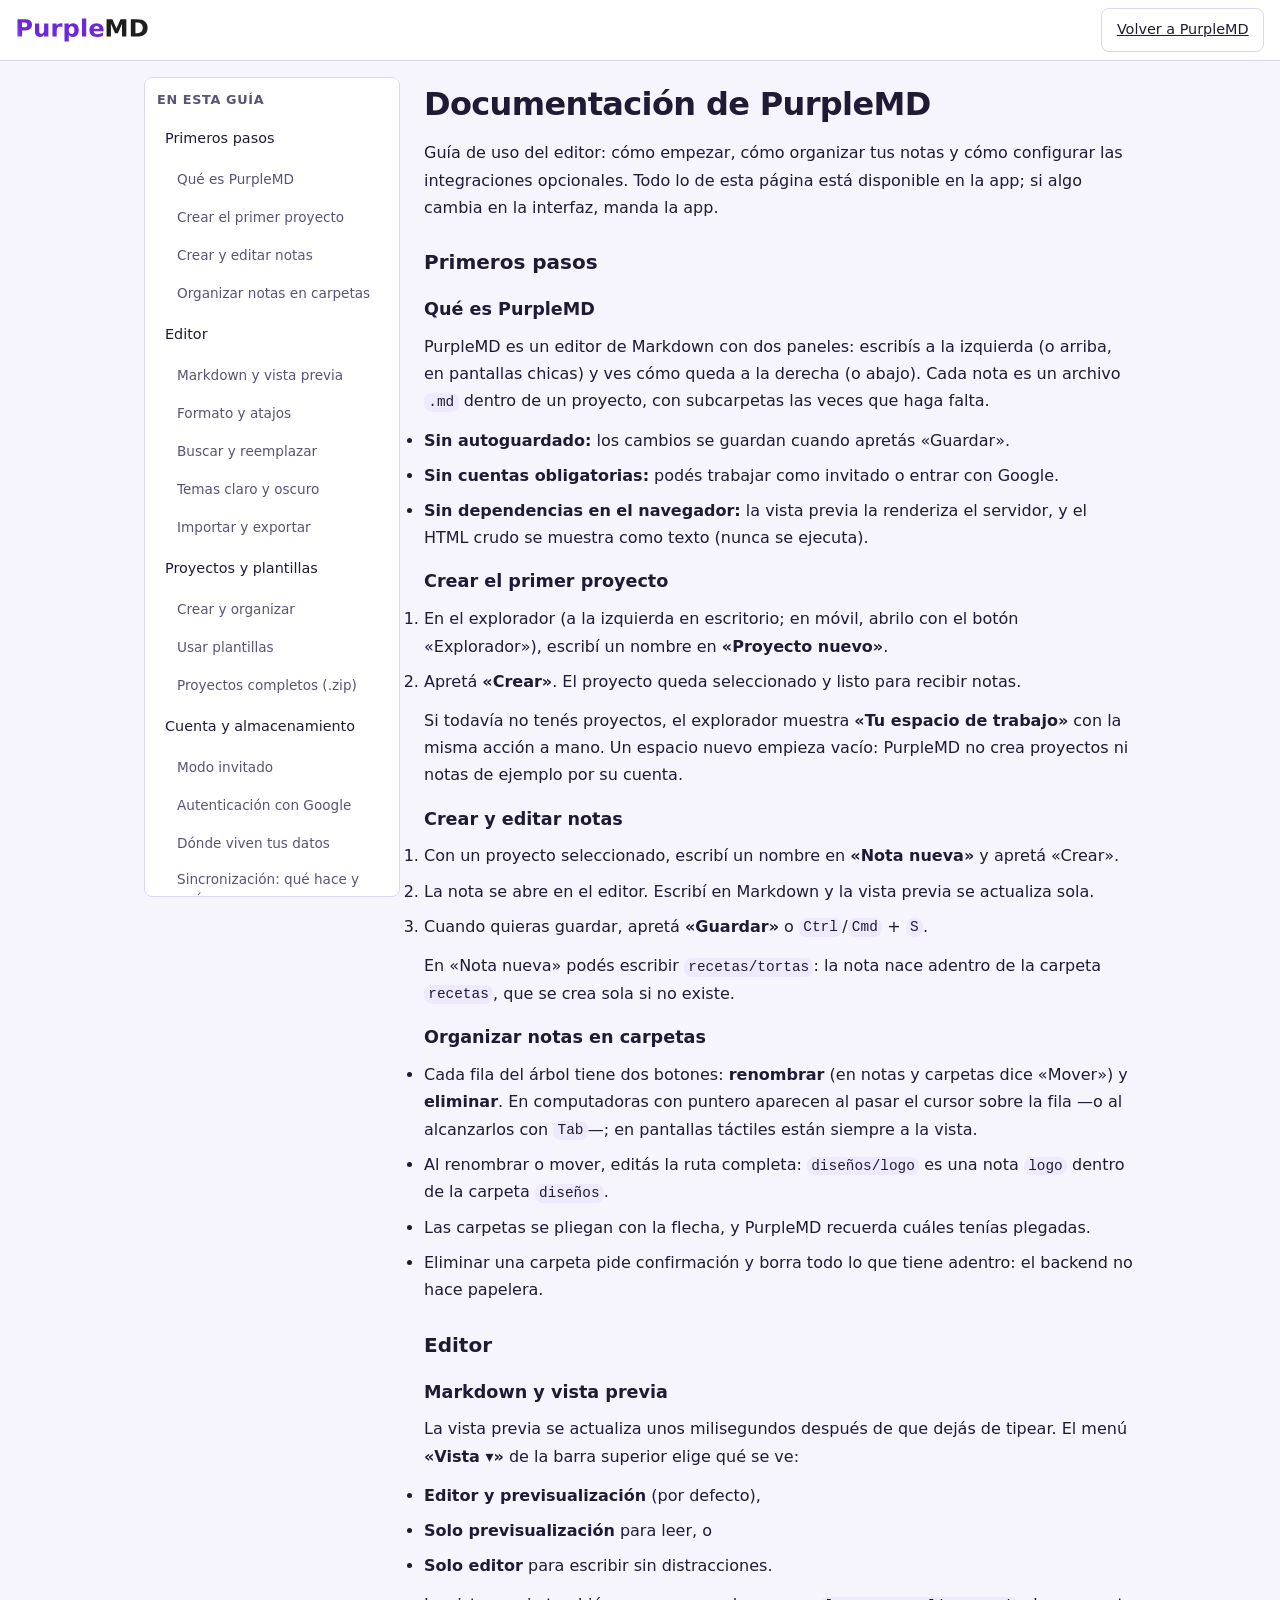
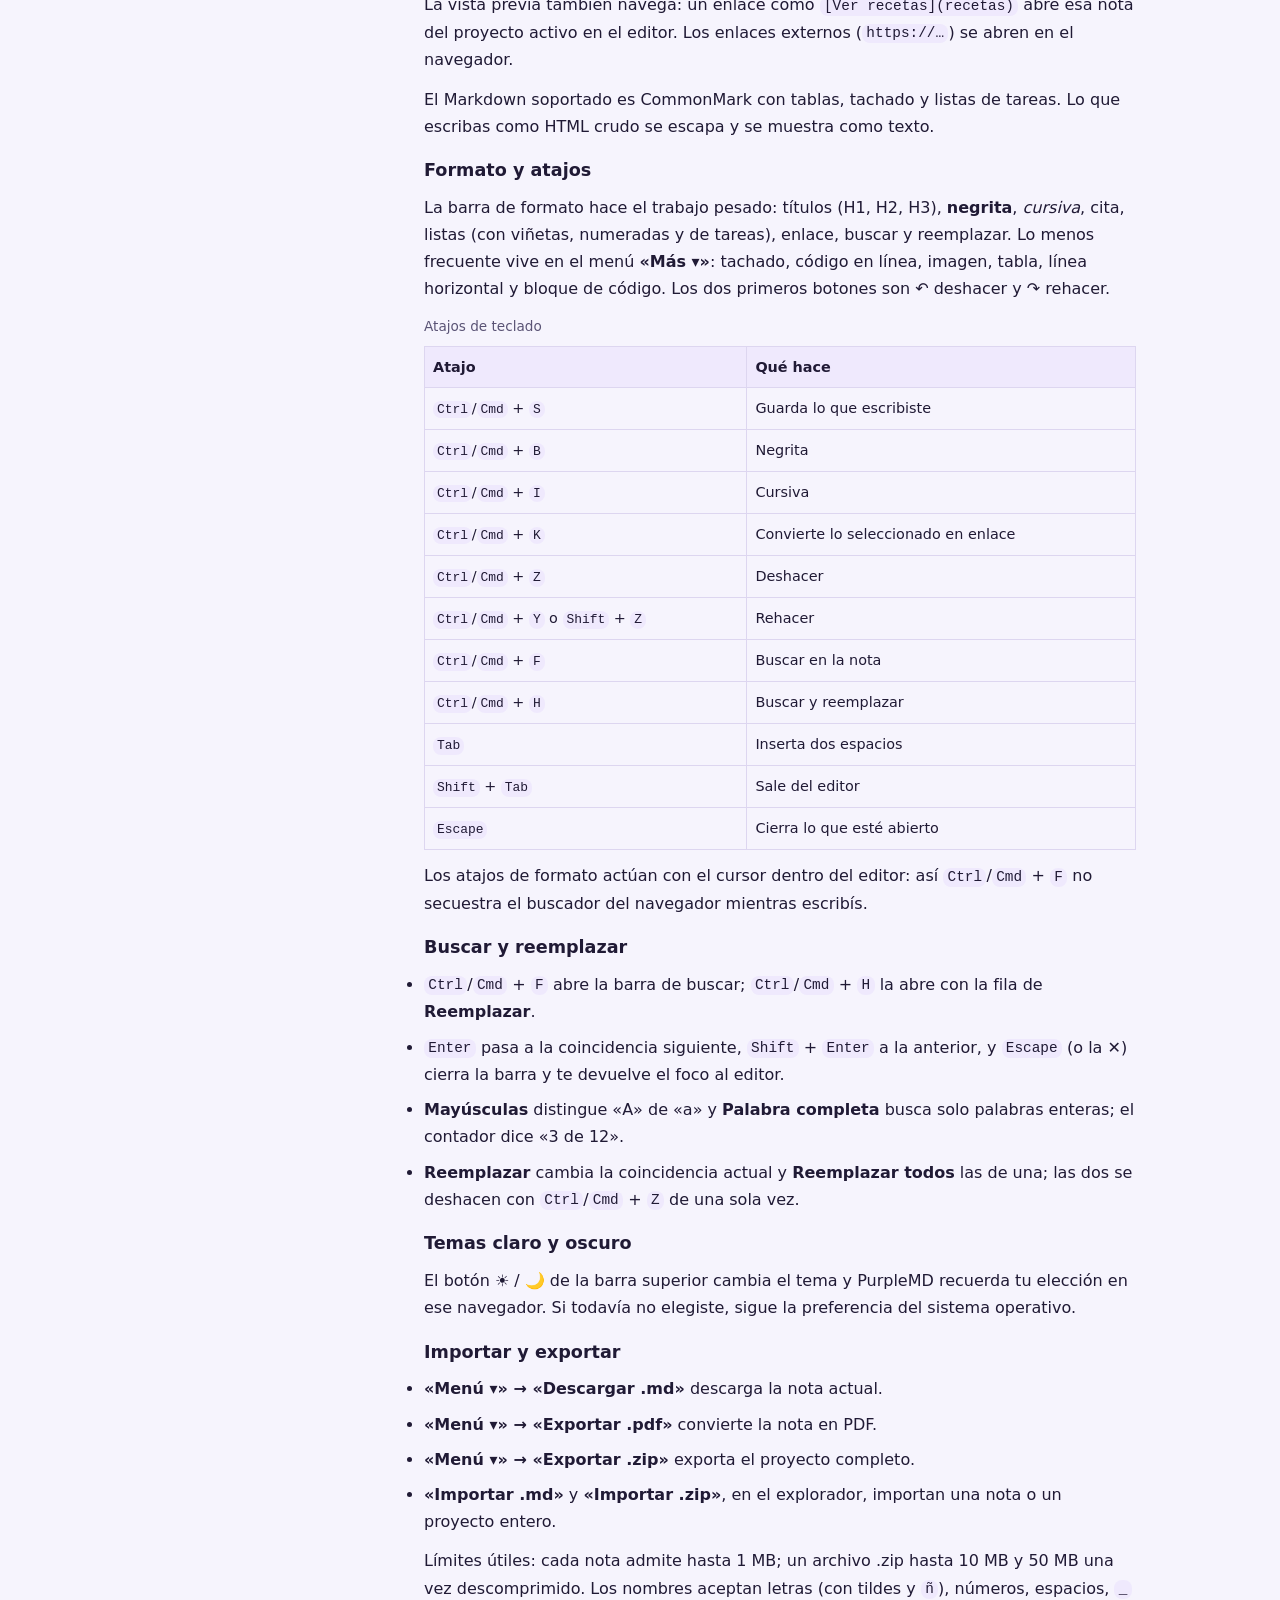
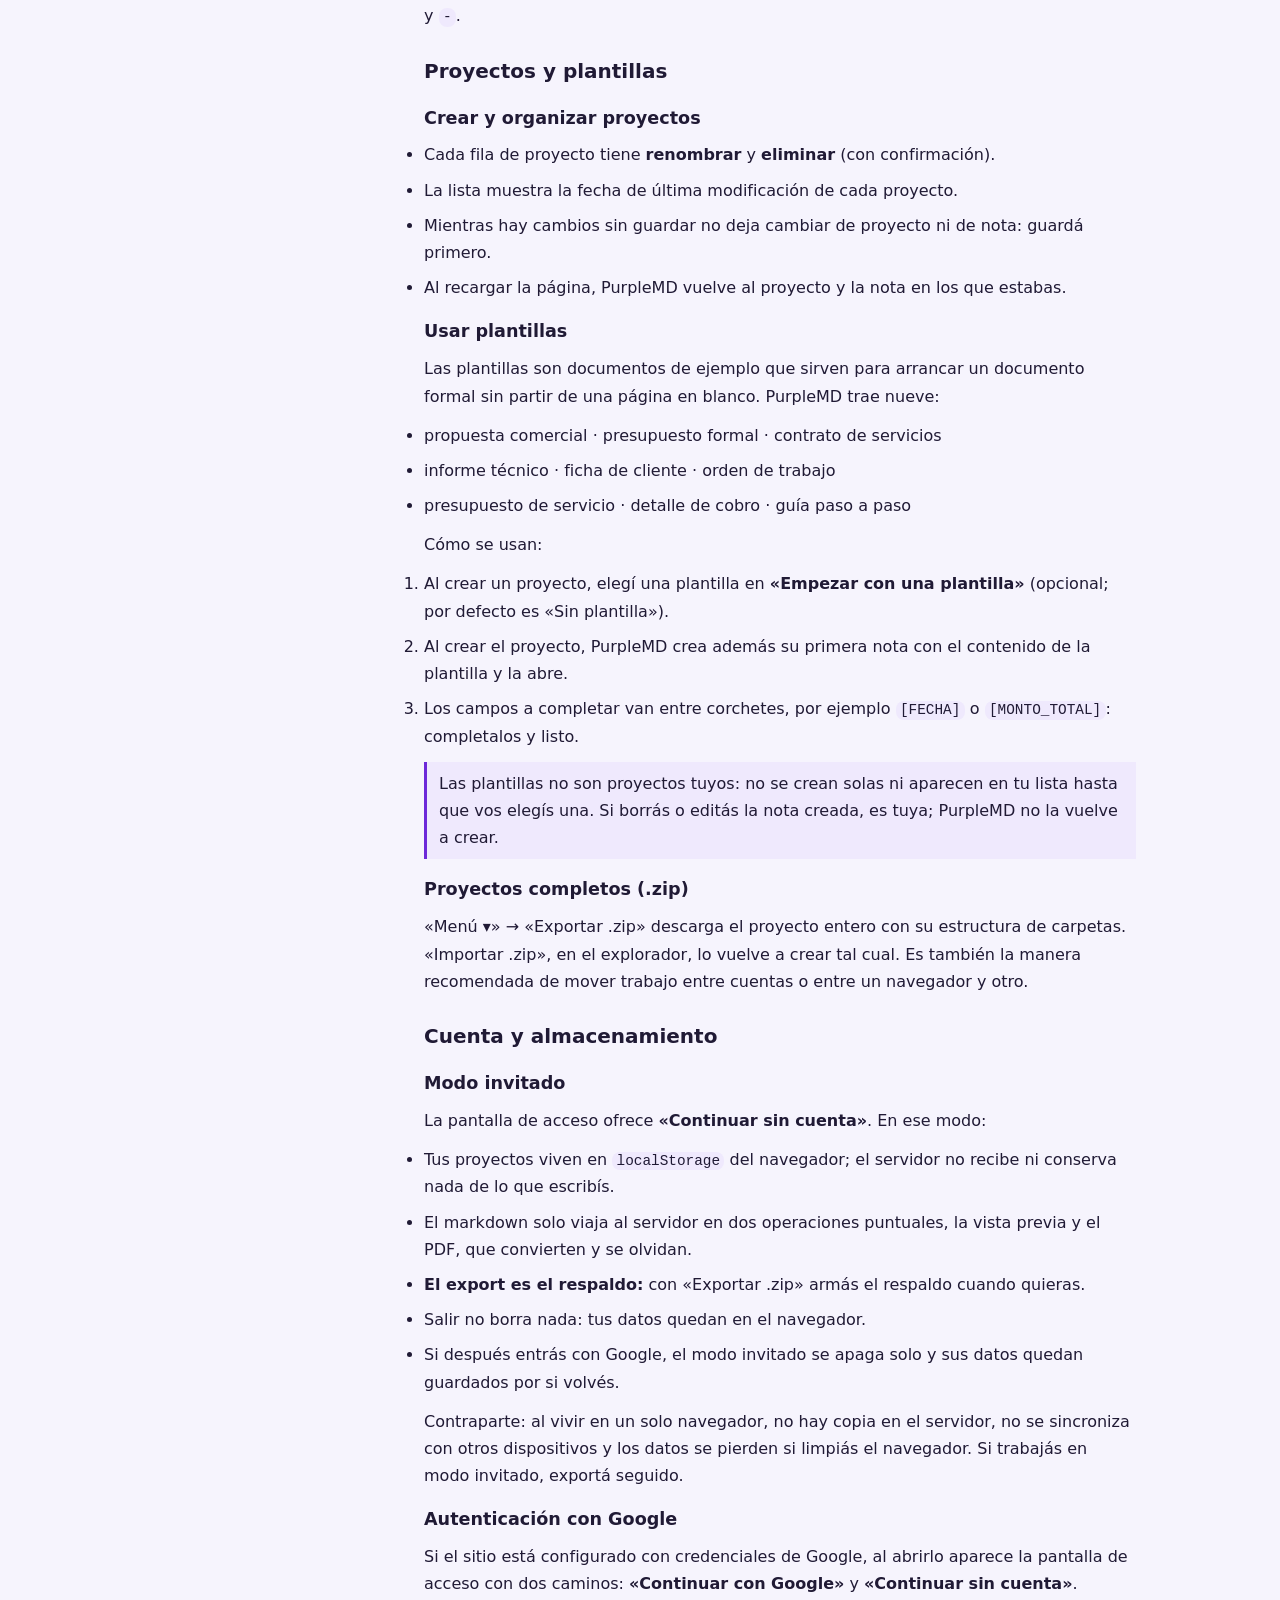
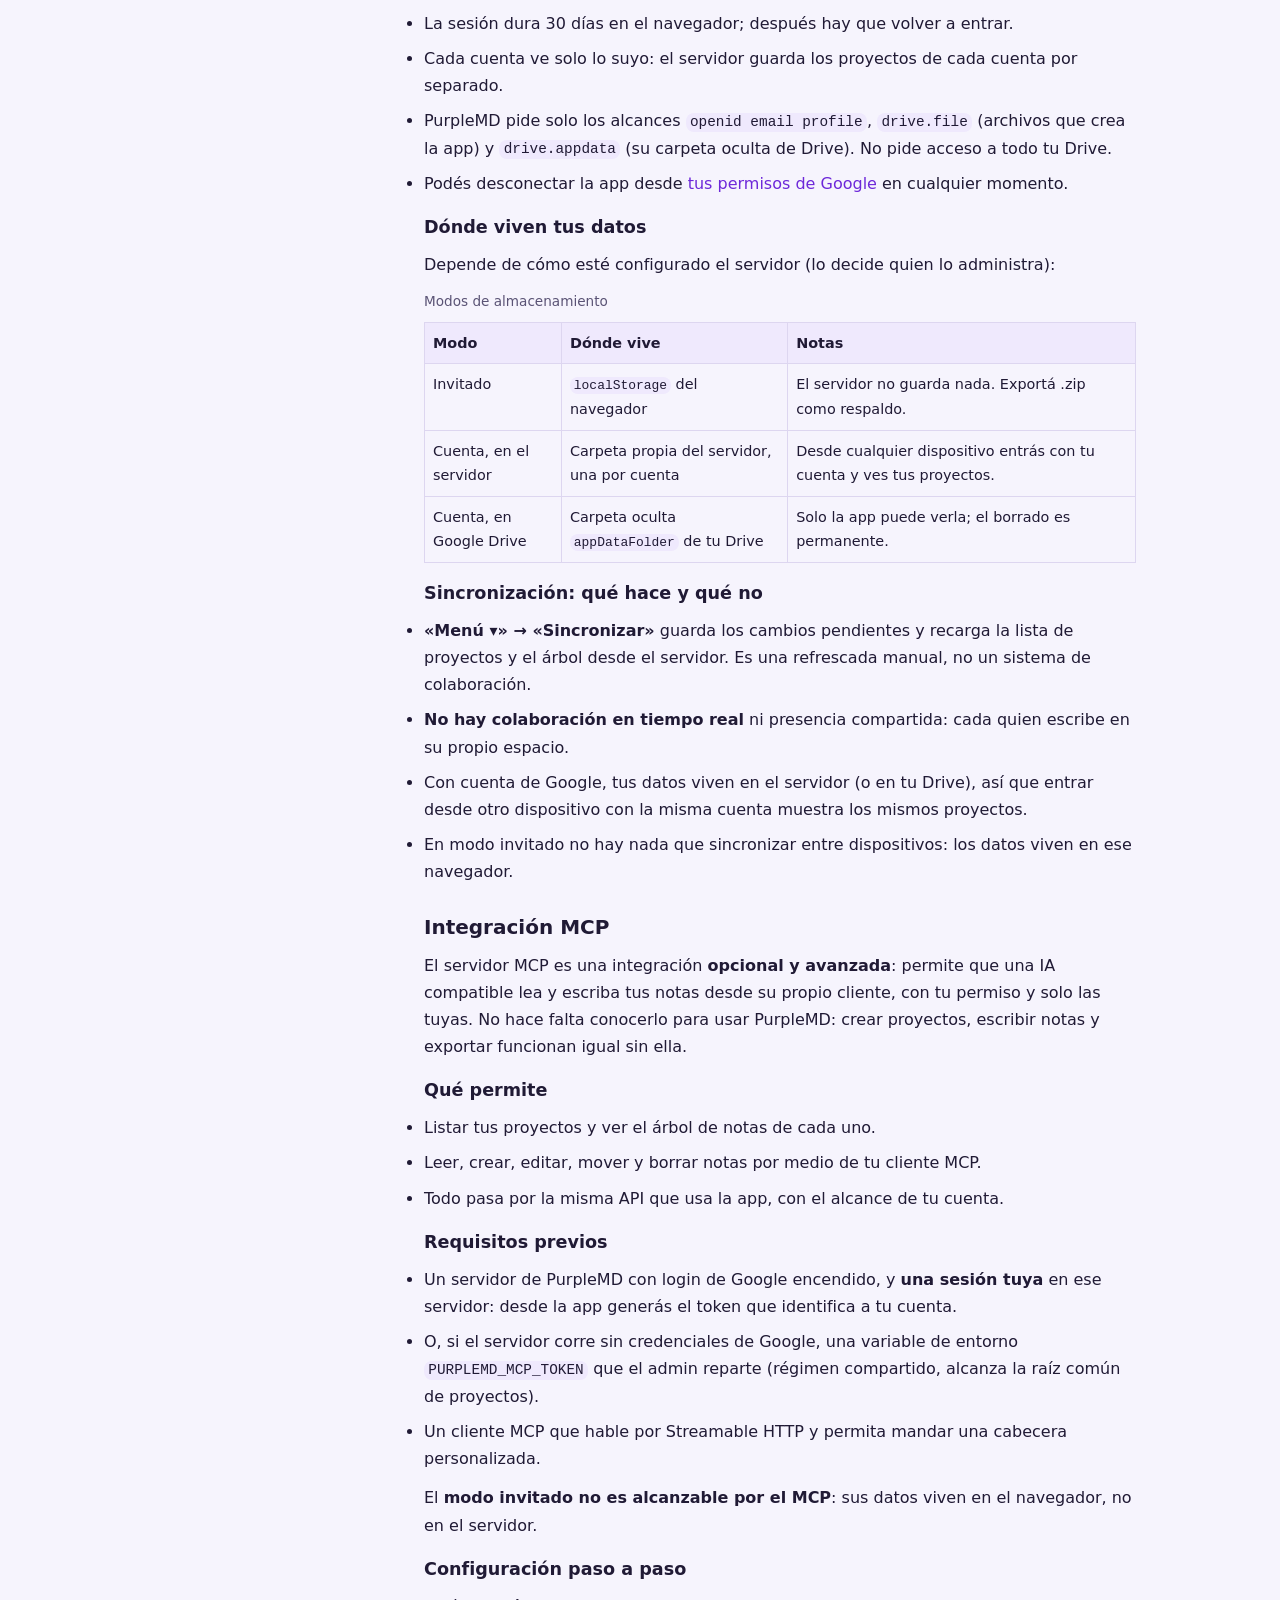
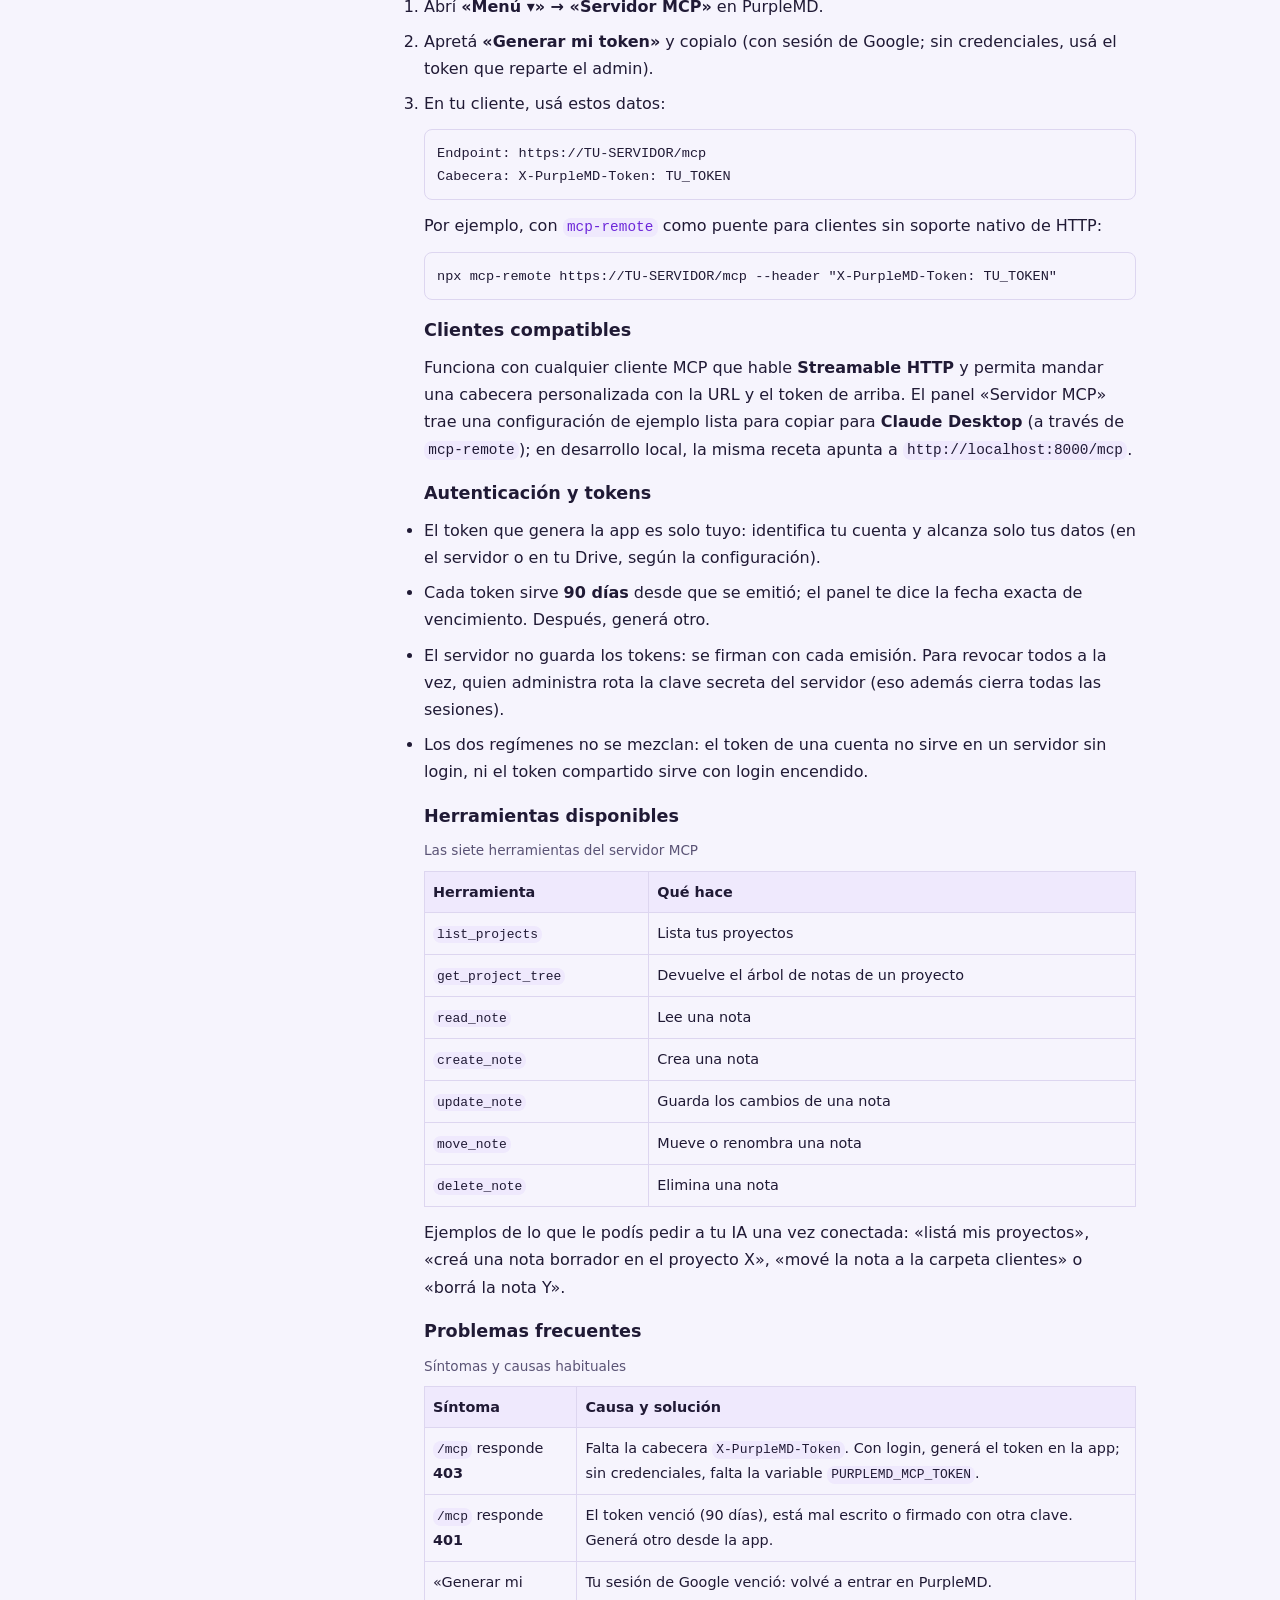
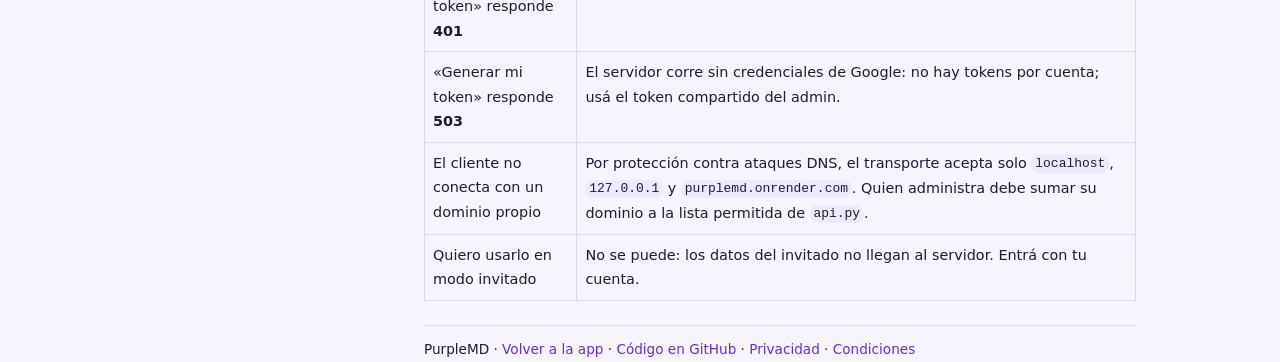
==== commit d2781464: "feat: renovar el árbol del explorador El árbol mostraba texto plano sin jerarquía visual: sin íconos" ====
--- a/static/wiki/index.html
+++ b/static/wiki/index.html
@@ -99,7 +99,7 @@
 
       <h3 id="carpetas">Organizar notas en carpetas</h3>
       <ul>
-        <li>Cada fila del árbol tiene dos botones: <strong>renombrar</strong> (en notas y carpetas dice «Mover») y <strong>eliminar</strong>.</li>
+        <li>Cada fila del árbol tiene dos botones: <strong>renombrar</strong> (en notas y carpetas dice «Mover») y <strong>eliminar</strong>. En computadoras con puntero aparecen al pasar el cursor sobre la fila —o al alcanzarlos con <code>Tab</code>—; en pantallas táctiles están siempre a la vista.</li>
         <li>Al renombrar o mover, editás la ruta completa: <code>diseños/logo</code> es una nota <code>logo</code> dentro de la carpeta <code>diseños</code>.</li>
         <li>Las carpetas se pliegan con la flecha, y PurpleMD recuerda cuáles tenías plegadas.</li>
         <li>Eliminar una carpeta pide confirmación y borra todo lo que tiene adentro: el backend no hace papelera.</li>
--- a/static/css/style.css
+++ b/static/css/style.css
@@ -329,6 +329,16 @@
   }
 }
 
+/* Botón «Ocultar/Mostrar explorador» de la topbar. Existe solo donde el
+   explorador es columna (≥ 48rem): por debajo de ese corte ya está el
+   desplegable `#explorador-toggle` y juntar las dos superficies para lo
+   mismo es justamente lo que este proyecto retiró (ver el menú «Vista»).
+   Así como `#explorador-toggle` arranca visible y lo esconde el CSS
+   ancho, este arranca oculto y lo muestra el media query de 48rem. */
+#explorador-ocultar {
+  display: none;
+}
+
 /* --- Cuenta y pantalla de acceso (integración con Google) --------- */
 
 /* Separador del menú ☰. Va como clase y no como atributo `style`:
@@ -772,6 +782,19 @@
   transition: transform 120ms ease, box-shadow 120ms ease;
 }
 
+/* Movimiento reducido: quien lo pide en el sistema no recibe transiciones
+   ni animaciones (WCAG 2.3.3). Va con `!important` porque las reglas de
+   arriba fijan duración por selector y solo así se anulan todas de una. */
+@media (prefers-reduced-motion: reduce) {
+  *,
+  *::before,
+  *::after {
+    animation-duration: 0.01ms !important;
+    animation-iteration-count: 1 !important;
+    transition-duration: 0.01ms !important;
+  }
+}
+
 .panel-explorador.abierto {
   animation: slideDown 180ms ease;
 }
@@ -814,6 +837,160 @@
     opacity: 1;
     transform: translate(-50%, -50%);
   }
+}
+
+/* Modal de compartir y panel «Servidor MCP»: backdrop + caja centrada.
+   El estilo vive en clases y no en `style.cssText` de JS porque la CSP
+   del backend (`style-src 'self'`) bloquea los estilos inline que el
+   código intente aplicar (Chrome los reporta como «Applying inline
+   style violates…» y los descarta, dejando los paneles sin maqueta). */
+.compartir-backdrop {
+  position: fixed;
+  inset: 0;
+  background: rgb(0 0 0 / 0.4);
+  backdrop-filter: blur(2px);
+  z-index: 9998;
+  animation: fadeIn 0.15s ease-out;
+}
+
+/* `.accion.compartir-panel` (y no solo `.compartir-panel`): la segunda
+   regla `.accion` de los paneles de acción del explorador va más abajo en
+   el archivo y fija `width`, `top`/`left` y `z-index` propios; con la
+   clase compuesta estas reglas las ganan. */
+.accion.compartir-panel {
+  position: fixed;
+  top: 50%;
+  left: 50%;
+  transform: translate(-50%, -50%);
+  background: var(--panel);
+  border: 1px solid var(--borde);
+  border-radius: var(--radio);
+  box-shadow: 0 16px 48px rgb(0 0 0 / 0.3);
+  padding: 16px;
+  z-index: 9999;
+  width: min(300px, 90vw);
+  max-width: 90vw;
+  animation: slideUp 0.2s ease-out;
+}
+
+/* El panel MCP es el mismo modal, un poco más ancho y con scroll. */
+.accion.mcp-panel {
+  width: min(440px, 92vw);
+  max-width: 92vw;
+  max-height: 85vh;
+  overflow-y: auto;
+}
+
+/* Título de ambos modales: rótulo con filete. */
+.modal-titulo {
+  margin: 0 0 12px;
+  font-size: 0.9rem;
+  font-weight: 600;
+  color: var(--texto);
+  padding-bottom: 8px;
+  border-bottom: 1px solid var(--borde);
+}
+
+/* Opción del modal de compartir (icono de red + etiqueta). */
+.compartir-opcion {
+  display: flex;
+  align-items: center;
+  gap: 10px;
+  width: 100%;
+  padding: 10px 14px;
+  border: none;
+  background: transparent;
+  color: var(--texto);
+  font: inherit;
+  font-size: 0.9rem;
+  cursor: pointer;
+  border-radius: 6px;
+  margin: 2px 0;
+  transition: background 0.1s;
+}
+
+.compartir-opcion:hover {
+  background: var(--acento-suave);
+}
+
+/* Botones «Cancelar» y «Cerrar» de ambos modales. */
+.modal-cerrar {
+  display: block;
+  width: 100%;
+  padding: 10px 14px;
+  margin-top: 8px;
+  border: 1px solid var(--borde);
+  background: transparent;
+  color: var(--texto);
+  font: inherit;
+  font-size: 0.9rem;
+  font-weight: 500;
+  text-align: center;
+  cursor: pointer;
+  border-radius: 6px;
+  transition: background 0.1s;
+}
+
+.modal-cerrar:hover {
+  background: var(--acento-suave);
+}
+
+/* Guía del panel MCP: enlace a la wiki, párrafos, valores monoespaciados
+   y bloque de configuración de Claude Desktop. */
+.mcp-doc {
+  display: inline-block;
+  margin: 0 0 12px;
+  font-size: 0.85rem;
+  color: var(--acento);
+}
+
+.mcp-parrafo {
+  margin: 0 0 8px;
+  font-size: 0.85rem;
+  line-height: 1.45;
+  color: var(--texto);
+}
+
+.mcp-valor {
+  overflow-wrap: anywhere;
+}
+
+.mcp-bloque {
+  margin: 0 0 8px;
+  padding: 8px;
+  border: 1px solid var(--borde);
+  border-radius: var(--radio);
+  background: var(--fondo);
+  color: var(--texto);
+  font-family: var(--mono);
+  font-size: 0.8rem;
+  line-height: 1.4;
+  white-space: pre-wrap;
+  overflow-wrap: anywhere;
+}
+
+.mcp-campo {
+  display: block;
+  width: 100%;
+  margin: 0 0 8px;
+  padding: 0.4rem 0.6rem;
+  border: 1px solid var(--borde);
+  border-radius: var(--radio);
+  background: var(--fondo);
+  color: var(--texto);
+  font: inherit;
+  font-size: 0.85rem;
+}
+
+/* Dentro del panel MCP el indicador va a la izquierda (en los
+   formularios del explorador `.estado` se alinea a la derecha), y la
+   fila de botones del token hereda el margen del resto del panel. */
+.mcp-panel .estado {
+  text-align: left;
+}
+
+.mcp-panel .crear-campos {
+  margin: 0 0 8px;
 }
 
 /* Focus visible mejorado */
@@ -1129,23 +1306,70 @@
 
 /* --- Árbol de carpetas y notas --- */
 
-/* Cada nivel anida una lista dentro de la carpeta que la contiene. */
+/* Cada nivel anida una lista dentro de la carpeta que la contiene. El
+   borde izquierdo del `ul` anidado es la guía de indentación (estilo
+   VS Code): una línea de 1px por nivel, en el color del borde, que hace
+   legible el anidado de un vistazo. La sangría mide lo mismo que antes
+   (0.85rem + 1px de guía) para no mover las filas existentes. */
 .arbol ul {
   display: flex;
   flex-direction: column;
   gap: 2px;
   margin: 0;
-  padding-left: 0.9rem;
+  padding-left: 0.85rem;
+  border-left: 1px solid var(--borde);
   list-style: none;
+}
+
+/* Ícono de fila: SVG de 16px (1rem) con trazo `currentColor`, así sigue
+   al color del texto y a los dos temas; `flex: 0 0 auto` evita que se
+   deforme o se lo coma el nombre cuando hay que recortarlo. */
+.icono-arbol {
+  width: 1rem;
+  height: 1rem;
+  flex: 0 0 auto;
+  fill: none;
+  stroke: currentColor;
+  stroke-width: 2;
+  stroke-linecap: round;
+  stroke-linejoin: round;
+}
+
+/* Carpeta abierta: el ícono se llena, que es su variante abierta. El
+   estado del pliegue se lee así en dos sitios (chevron e ícono), no solo
+   en el ángulo de la punta. El relleno es `--borde` (sutil en los dos
+   temas) y no compite con el hover, que pinta la fila entera. */
+.carpeta details[open] > summary .icono-arbol {
+  fill: var(--borde);
+}
+
+/* El nombre vive en su propio `<span>`: `text-overflow` no se aplica a un
+   contenedor flex, así que el recorte elíptico va en un hijo con
+   `min-width: 0`. El `title` de la fila conserva la ruta completa, así
+   que nada se pierde al cortar. */
+.arbol-nombre {
+  flex: 1 1 auto;
+  min-width: 0;
+  overflow: hidden;
+  text-overflow: ellipsis;
+  white-space: nowrap;
 }
 
 .carpeta summary {
   display: flex;
   align-items: center;
   gap: 0.3em;
-  padding: 0.35rem 0.6rem;
+  /* Fila uniforme de 34px: el resumen lleva borde transparente para que
+     su caja sea idéntica a la de `.entrada-nota` y todas las filas del
+     árbol midan lo mismo. La altura solo sube en punteros táctiles
+     (ver `@media (pointer: coarse)` más abajo). */
+  min-height: 2.125rem;
+  padding: 0.25rem 0.6rem;
+  border: 1px solid transparent;
   border-radius: var(--radio);
-  font-weight: 600;
+  /* Los íconos ya distinguen carpeta de nota: la jerarquía no necesita
+     negrita para leerse (es el resto de los exploradores modernos). */
+  font-weight: 500;
   cursor: pointer;
   list-style: none;
 }
@@ -1155,25 +1379,48 @@
   display: none;
 }
 
+/* Chevron de disclosure propio: dos bordes dibujados en el ::before del
+   <summary> en vez del glifo «▸», que cambia de forma entre sistemas.
+   Sigue siendo nativo: el plegado lo maneja <details> (teclado y
+   `aria-expanded` sin JS de por medio); este pseudo solo pinta el
+   estado, girando 90° al abrir. */
 .carpeta summary::before {
-  content: "▸";
-  font-size: 0.8em;
+  content: "";
+  flex: 0 0 auto;
+  width: 0.45em;
+  height: 0.45em;
+  border-right: 1.5px solid currentColor;
+  border-bottom: 1.5px solid currentColor;
   color: var(--texto-tenue);
+  /* Cerrado, la punta mira a la derecha. */
+  transform: rotate(-45deg);
   transition: transform 120ms ease;
 }
 
 .carpeta details[open] > summary::before {
-  transform: rotate(90deg);
+  transform: rotate(45deg);
 }
 
 .carpeta summary:hover {
   background: var(--acento-suave);
 }
 
+/* Fila de nota: ícono + nombre, en la misma caja de 34px que el
+   resumen de las carpetas. `overflow-wrap` se queda para la franja
+   estrecha, donde el `::before` que repone el tooltip hereda salto. */
 .entrada-nota {
-  display: block;
+  display: flex;
+  align-items: center;
+  gap: 0.3em;
   width: 100%;
-  padding: 0.35rem 0.6rem;
+  min-height: 2.125rem;
+  /* Reserva el hueco del chevron de la carpeta (0.45em de punta + 0.3em
+     de `gap`): es lo que hace que el ícono de una nota quede a un nivel
+     exacto de sangría respecto del de su carpeta contenedora, y no casi
+     encima (VS Code deja el triángulo vacío en las filas de archivo por
+     lo mismo). En `rem` y no en `em` porque la franja de 48–60rem le
+     pone `font-size: 0` a este botón, y ahí un `em` valdría cero. */
+  padding: 0.25rem 0.6rem 0.25rem 1.35rem;
   border: 1px solid transparent;
   border-radius: var(--radio);
   background: none;
@@ -1191,6 +1438,10 @@
 .entrada-nota[aria-current="true"] {
   background: var(--acento-suave);
   border-color: var(--acento);
+  /* Barra de acento al costado: el indicador accesible es `aria-current`
+     y este refuerzo lo hace visible sin depender solo del fondo, que es
+     el mismo que pone el hover. */
+  box-shadow: inset 3px 0 0 0 var(--acento);
   font-weight: 600;
 }
 
@@ -1200,6 +1451,9 @@
    sus acciones. Van como hermanos (nunca dentro del botón ni del
    <summary>) para no anidar controles interactivos. */
 .fila {
+  /* Ancla de posicionamiento de sus acciones, que van superpuestas (más
+     abajo). */
+  position: relative;
   display: flex;
   align-items: flex-start;
   gap: var(--esp-1);
@@ -1212,11 +1466,25 @@
   min-width: 0;
 }
 
+/* Acciones superpuestas al borde derecho de la fila, fuera de su flujo.
+   `.fila > details` contiene a la vez la fila de la carpeta y TODA su
+   lista anidada, así que puestas en el flujo le robaban ~60px a ese
+   `details` —y, con él, a cada nivel del subárbol: la resta se repetía
+   por nivel hasta dejar ~10px de nombre en la tercera. Superponerlas
+   devuelve el ancho completo a la estructura, que es como trabajan los
+   exploradores actuales (VS Code, Notion, Linear): en reposo no tapan
+   nada y salen con el hover o el foco (ver `@media (hover: hover)`).
+   `top: 0` con `height` igual al de la fila porque `.fila` abarca
+   también el subárbol de una carpeta abierta: así las acciones quedan
+   sobre la PRIMERA línea y no en el centro del bloque. */
 .fila-acciones {
-  display: flex;
-  flex: 0 0 auto;
+  position: absolute;
+  top: 0;
+  right: var(--esp-1);
+  display: flex;
+  align-items: center;
+  height: 2.125rem;
   gap: 2px;
-  padding-top: 0.25rem;
 }
 
 /* Botón de acción con símbolo: mínimo para no robarle ancho a la lista. */
@@ -1249,6 +1517,56 @@
   border-color: transparent;
   background: none;
   color: var(--texto-tenue);
+}
+
+/* Acciones de fila discretas (el estándar de los exploradores actuales):
+   con puntero de escritorio arrancan apagadas y salen con el cursor sobre
+   la propia fila o con foco de teclado dentro. Fuera de este media query
+   — táctil, donde no hay hover — siguen siempre visibles: esconderlas con
+   `display: none` las volvería invisibles e inalcanzables. `:focus`
+   cubre además el foco que mueve el código (`enfocarTrasOperacion`). */
+@media (hover: hover) {
+  .fila-acciones {
+    opacity: 0;
+    transition: opacity 120ms ease;
+  }
+
+  /* El hijo directo es a propósito: sin él, el hover o el foco de una
+     fila anidada encendería también las acciones de sus carpetas
+     contenedoras. En navegadores sin `:has` solo se pierde esta rama y
+     siguen mandando las dos reglas sueltas de abajo (hover/foco de la
+     propia caja), que no dependen de ese selector. */
+  .fila:has(> .entrada-nota:hover, > .entrada-nota:focus,
+      > details > summary:hover, > details > summary:focus,
+      > .proyecto:hover, > .proyecto:focus) > .fila-acciones,
+  .fila-acciones:hover,
+  .fila-acciones:focus-within {
+    opacity: 1;
+  }
+}
+
+/* En punteros gruesos (táctil) la fila sube al mínimo de 44px de
+   WCAG 2.5.5, el mismo que ya usan los botones; en puntero fino queda en
+   34px, porque la columna es estrecha y fichas más altas obligarían a
+   scrollear para ver el árbol. Las acciones superpuestas siguen esa
+   altura para seguir centradas en la fila. Y como acá NO hay hover
+   —están siempre a la vista— el nombre reserva a su lado el ancho que
+   ocupan: solo el de la propia fila, nunca el del subárbol, que es
+   justamente lo que el overlay vuelve a dejar entero. */
+@media (pointer: coarse) {
+  .carpeta summary,
+  .entrada-nota {
+    min-height: 44px;
+  }
+
+  .fila-acciones {
+    height: 44px;
+  }
+
+  .arbol-nombre,
+  .proyecto-nombre {
+    padding-right: 4rem;
+  }
 }
 
 /* Panel de la acción: sigue colgado de la fila que lo abrió, pero va
@@ -1637,6 +1955,22 @@
 .preview :is(th, td) {
   padding: 0.35rem 0.6rem;
   border: 1px solid var(--borde);
+}
+
+/* Alineación de columnas: markdown-it la emitía como `style="text-align:…"`
+   inline, que el CSP bloquea; el backend la manda como clase (ver
+   `_alineacion_a_clase` en `renderer.py`). En el PDF corre el mismo juego
+   con las reglas homónimas de `_html_para_pdf`. */
+.preview .alineado-izq {
+  text-align: left;
+}
+
+.preview .alineado-centro {
+  text-align: center;
+}
+
+.preview .alineado-der {
+  text-align: right;
 }
 
 .preview th {
@@ -1865,18 +2199,45 @@
   .panel-explorador .proyecto-nombre[title],
   .panel-explorador .entrada-nota[title] {
     font-size: 0;
-    padding: 0.5rem;
-  }
-
-  .panel-explorador .proyecto-nombre[title]::before,
+    /* El `1.35rem` es el mismo que la regla base de `.entrada-nota`: el
+       hueco del chevron, para que el texto colapsado de la nota arranque
+       a la altura del de su carpeta. Acá va en `rem` porque el botón
+       tiene `font-size: 0` y un `em` valdría cero. */
+    padding: 0.5rem 0.5rem 0.5rem 1.35rem;
+  }
+
+  .panel-explorador .proyecto-nombre[title]::before {
+    content: attr(title);
+    font-size: 0.85rem;
+  }
+
+  /* `.entrada-nota` es flex, así que su `::before` es un HIJO FLEX: sin
+     más, se contrae a su min-content y cada carácter baja de renglón (el
+     título de una ruta larga se pintaba una letra por línea). Una sola
+     línea recortable, igual que el nombre que reemplaza. El `font-size`
+     es el del reemplazo (0.85rem), nunca `0`: ese colapso es el del
+     botón, de arriba. */
   .panel-explorador .entrada-nota[title]::before {
     content: attr(title);
     font-size: 0.85rem;
+    flex: 1 1 auto;
+    min-width: 0;
+    white-space: nowrap;
+    overflow: hidden;
+    text-overflow: ellipsis;
   }
 
   .panel-explorador .proyecto:hover .proyecto-nombre[title]::before,
   .panel-explorador .entrada-nota[title]:hover::before {
     content: attr(title);
+  }
+
+  /* Los íconos del árbol se esconden en esta franja: con el nombre de la
+     nota ya colapsado en su tooltip solo costarían ancho en una columna
+     de 14rem. El chevron de la carpeta sí queda, porque es el que
+     pliega. */
+  .panel-explorador .icono-arbol {
+    display: none;
   }
 
   .panel-explorador .crear-campos {
@@ -1904,10 +2265,6 @@
   .panel-explorador .btn[title]::before {
     content: attr(title);
     font-size: 0.85rem;
-  }
-
-  .panel-explorador .fila-acciones {
-    justify-content: center;
   }
 
   .panel-explorador .accion {
@@ -2004,6 +2361,42 @@
   }
 
   .zona[data-vista="editor"] .panel-preview {
+    display: none;
+  }
+}
+
+/* --- Preferencia: explorador oculto en ancho (≥ 48rem) --- */
+
+/* El botón de la topbar oculta el explorador aunque sea columna; la
+   clase la pone y quita `app.js` según `localStorage`
+   (`purplemd_explorador_oculto`), con el mismo criterio que el tema
+   (`purplemd_tema`) y la ubicación de la nota (`purplemd_ubicacion`).
+   Scoped a `min-width: 48rem` —el mismo corte donde el explorador pasa
+   a ser columna y el desplegable desaparece—: por debajo la clase no
+   tiene ningún efecto, así que la preferencia guardada nunca rompe el
+   layout angosto ni puede tapar al desplegable. Este único bloque cubre
+   los dos rangos anchos por construcción (48–60rem y ≥ 60rem), igual
+   que el corte de la barra superior: `.app.explorador-oculto` (dos
+   clases) le gana a `.app` de los dos media queries anchos por
+   especificidad, y `.app.explorador-oculto .panel-explorador` (tres
+   componentes) a cualquier `.panel-explorador` de abajo, incluido el
+   `.abierto` del desplegable. */
+@media (min-width: 48rem) {
+  /* El display propio de `.btn` (la base de arriba lo esconde). */
+  #explorador-ocultar {
+    display: inline-flex;
+  }
+
+  /* Una sola columna para que `.zona` ocupe todo el ancho. Las filas
+     también: `.app` base trae `auto minmax(0, 1fr)` (explorador arriba,
+     zona abajo) y con el explorador fuera de la grilla la zona caería en
+     la fila `auto`, que no la deja crecer. */
+  .app.explorador-oculto {
+    grid-template-columns: minmax(0, 1fr);
+    grid-template-rows: minmax(0, 1fr);
+  }
+
+  .app.explorador-oculto .panel-explorador {
     display: none;
   }
 }
@@ -2059,6 +2452,9 @@
 
 .wiki-cuerpo {
   display: grid;
+  /* minmax(0, 1fr): sin esto la columna toma el max-content de los
+     bloques `pre` largos y desborda la pantalla angosta. */
+  grid-template-columns: minmax(0, 1fr);
   gap: var(--esp-4);
   padding: var(--esp-4);
   width: 100%;
@@ -2123,6 +2519,7 @@
 .wiki-contenido {
   line-height: 1.7;
   max-width: 48rem;
+  min-width: 0;
 }
 
 /* Las anclas del índice caen justo debajo de la topbar sticky. */
@@ -2174,6 +2571,9 @@
   border: 1px solid var(--borde);
   text-align: left;
   vertical-align: top;
+  /* Tokens largos (`PURPLEMD_MCP_TOKEN`, URLs) se parten antes que
+     desbordar la tabla en pantallas angostas. */
+  overflow-wrap: anywhere;
 }
 
 .wiki-contenido th {
